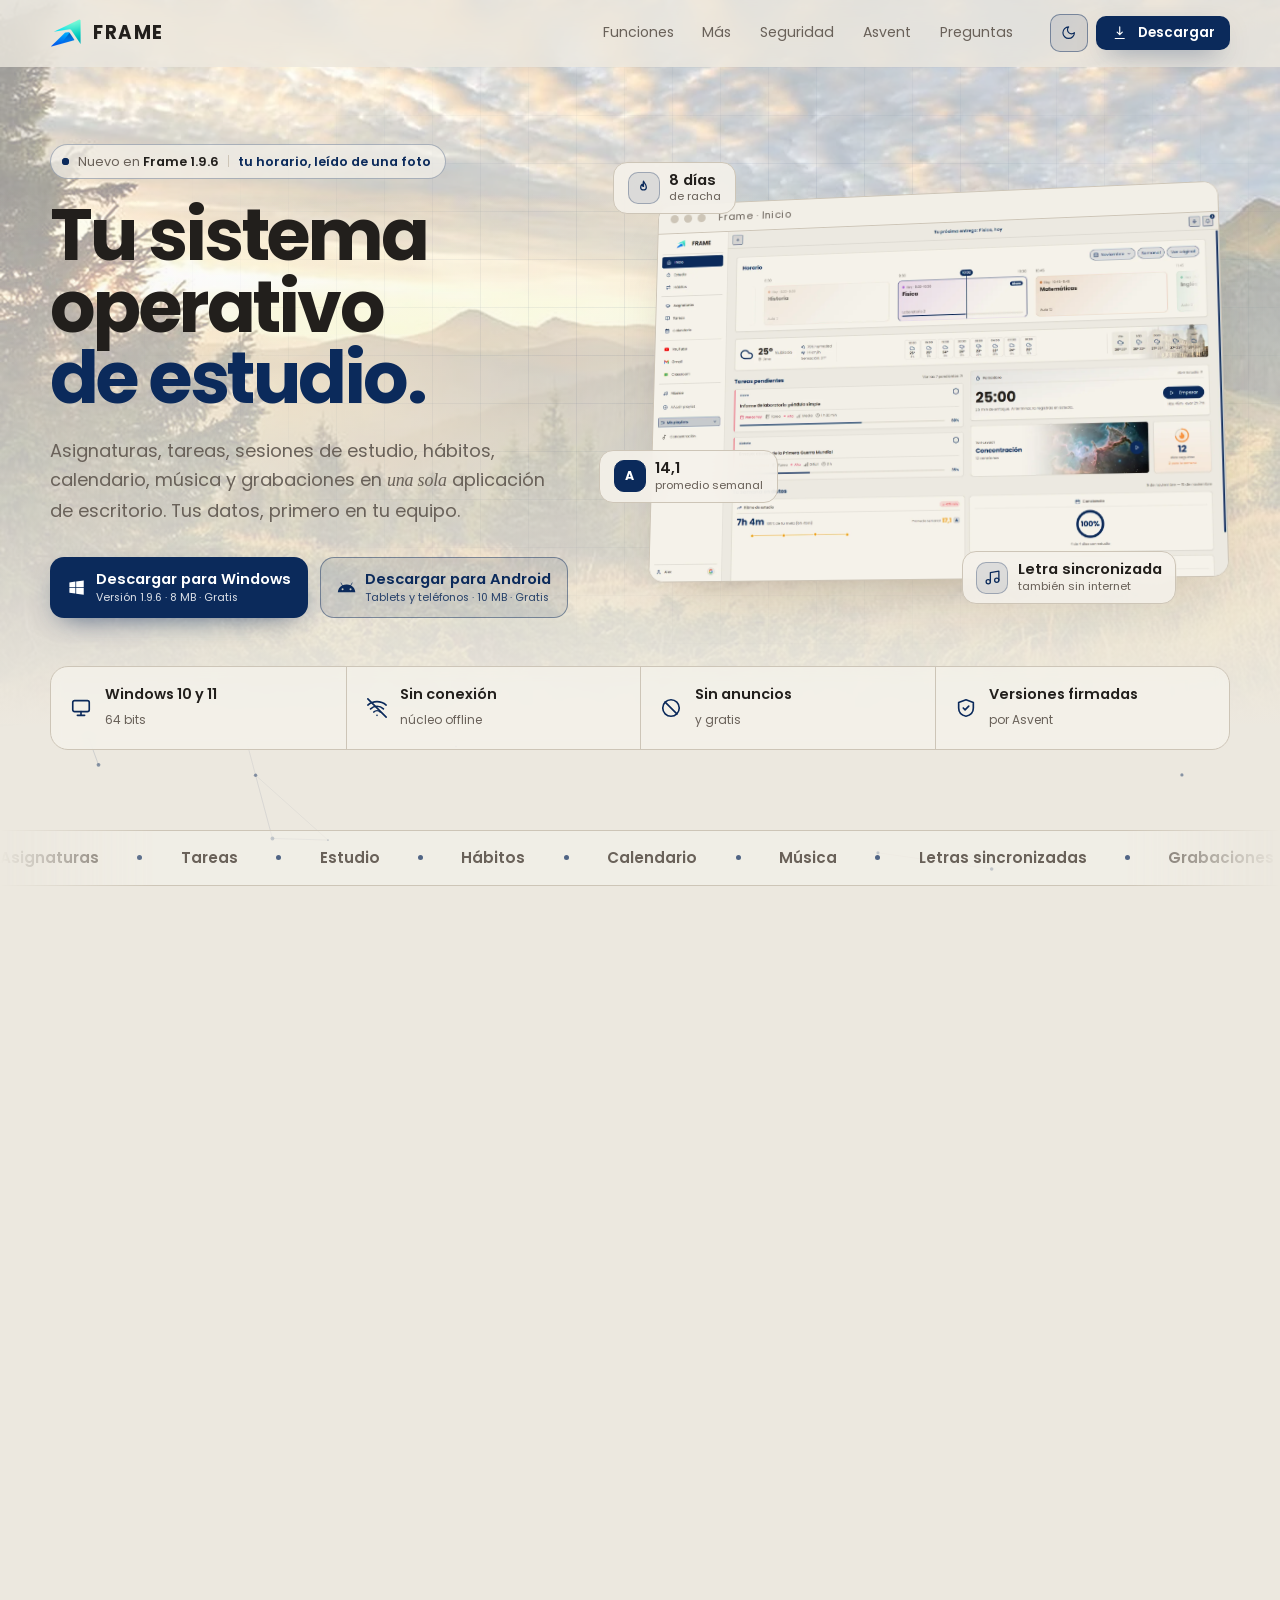
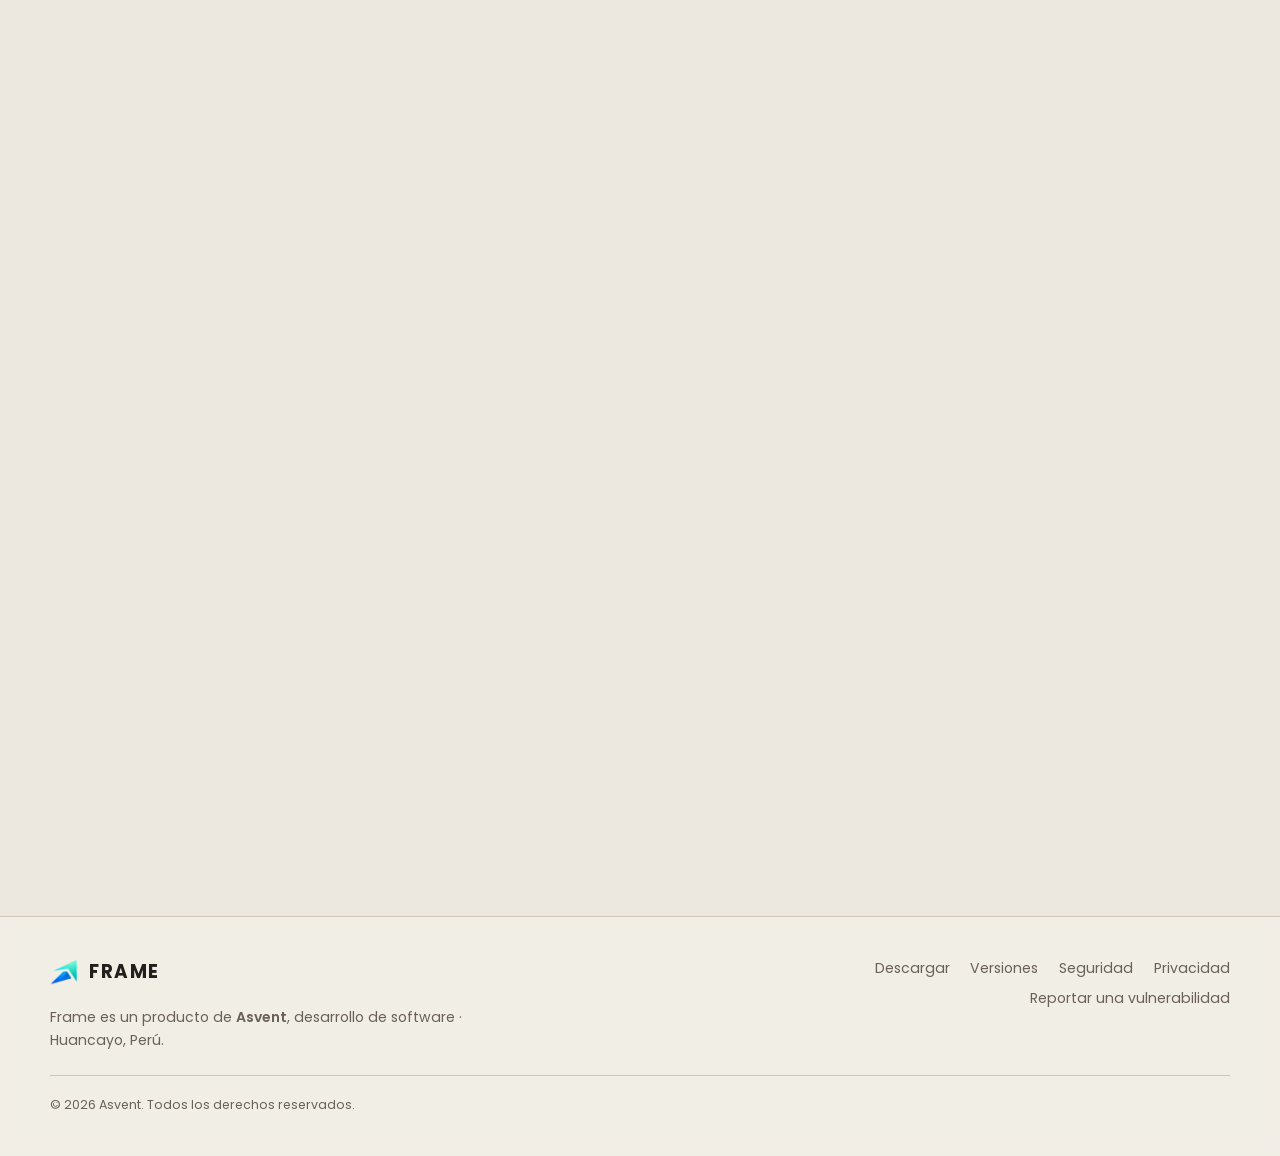
==== index.html @ 56afd854 "Frame móvil 1.3.7 en la web Co-Authored-By: Claude Fable 5.2 <noreply@anthropic.com>" ====
<!doctype html>
<html lang="es">
<head>
  <meta charset="utf-8" />
  <meta name="viewport" content="width=device-width, initial-scale=1" />
  <!-- Seguridad: solo se carga lo que sirve este mismo sitio. Sin scripts ni
       estilos incrustados, sin terceros, sin formularios, sin marcos. -->
  <meta http-equiv="Content-Security-Policy" content="default-src 'none'; script-src 'self'; style-src 'self'; img-src 'self' data:; font-src 'self'; connect-src 'self'; manifest-src 'self'; base-uri 'none'; form-action 'none'; object-src 'none'; frame-src 'none'; worker-src 'none'; upgrade-insecure-requests" />
  <meta name="referrer" content="strict-origin-when-cross-origin" />
  <title>Frame · Tu sistema operativo de estudio</title>
  <meta name="description" content="Frame reúne asignaturas, tareas, sesiones de estudio, hábitos, calendario, tu música con su letra sincronizada y grabaciones en una sola app de escritorio para Windows. Gratis, sin anuncios y funciona sin conexión. Un producto de Asvent." />
  <meta name="theme-color" content="#ece7dd" />
  <meta name="color-scheme" content="light dark" />
  <meta property="og:type" content="website" />
  <meta property="og:site_name" content="Frame · Asvent" />
  <meta property="og:title" content="Frame · Tu sistema operativo de estudio" />
  <meta property="og:description" content="Asignaturas, tareas, estudio, hábitos, música y grabaciones en una sola app. Gratis para Windows." />
  <meta property="og:image" content="assets/img/og.jpg" />
  <meta name="twitter:card" content="summary_large_image" />
  <link rel="icon" href="favicon.svg" type="image/svg+xml" />
  <link rel="icon" href="favicon.ico" sizes="any" />
  <link rel="preload" href="assets/fonts/poppins-700.woff2" as="font" type="font/woff2" crossorigin />
  <link rel="preload" href="assets/fonts/poppins-400.woff2" as="font" type="font/woff2" crossorigin />
  <link rel="stylesheet" href="assets/site.css" />
  <script src="assets/theme.js"></script>
  <script src="assets/site.js" defer></script>
</head>
<body>
  <a class="skip" href="#contenido">Saltar al contenido</a>

  <!-- Fondo vivo de toda la página y cursor de puntos (decorativos). -->
  <canvas class="sky" id="sky" aria-hidden="true"></canvas>
  <!-- Paisaje de cabecera: ocupa todo el ancho, alineado arriba, aclarado con
       un velo y disuelto hacia abajo para que siga la constelación. -->
  <div class="top-photo" aria-hidden="true">
    <img src="assets/img/paisaje.webp" width="1470" height="832" alt="" />
    <span class="veil"></span>
    <span class="fade"></span>
  </div>
  <canvas class="cursor-ring" id="cursor-ring" aria-hidden="true"></canvas>

  <!-- ============================================================ Barra -->
  <header class="nav" id="nav">
    <div class="container nav-inner">
      <a class="brand" href="#top" aria-label="Frame, inicio">
        <img class="logo-light" src="assets/img/logo.svg" alt="" width="32" height="32" /><img class="logo-dark" src="assets/img/logo-dark.svg" alt="" width="32" height="32" />
        <span>FRAME</span>
      </a>
      <nav class="nav-links" id="nav-links" aria-label="Secciones">
        <a href="#funciones">Funciones</a>
        <a href="#mas">Más</a>
        <a href="#seguridad">Seguridad</a>
        <a href="#vt-asvent">Asvent</a>
        <a href="#preguntas">Preguntas</a>
      </nav>
      <div class="nav-actions">
        <button class="icon-btn" id="theme-toggle" type="button" aria-label="Cambiar entre modo claro y oscuro" title="Modo claro / oscuro">
          <svg class="i-sun" viewBox="0 0 24 24" aria-hidden="true"><circle cx="12" cy="12" r="4"/><path d="M12 2v2M12 20v2M4.93 4.93l1.41 1.41M17.66 17.66l1.41 1.41M2 12h2M20 12h2M6.34 17.66l-1.41 1.41M19.07 4.93l-1.41 1.41"/></svg>
          <svg class="i-moon" viewBox="0 0 24 24" aria-hidden="true"><path d="M12 3a6 6 0 0 0 9 9 9 9 0 1 1-9-9Z"/></svg>
        </button>
        <a class="btn btn-primary btn-sm" href="https://github.com/GasparRojasDiego/frame-app/releases/latest/download/Frame-Setup.exe" data-download>
          <svg viewBox="0 0 24 24" aria-hidden="true"><path d="M12 3v12m0 0-4-4m4 4 4-4M5 21h14"/></svg>
          Descargar
        </a>
        <button class="icon-btn menu-btn" id="menu-toggle" type="button" aria-label="Abrir menú" aria-expanded="false" aria-controls="nav-links">
          <svg viewBox="0 0 24 24" aria-hidden="true"><path d="M4 7h16M4 12h16M4 17h16"/></svg>
        </button>
      </div>
    </div>
  </header>

  <main id="contenido">
    <!-- ============================================================ Portada -->
    <section class="hero" id="top">
      <div class="grid-texture" aria-hidden="true"></div>
      <div class="container">
        <div class="hero-inner">
          <div class="hero-copy" data-reveal>
            <a class="pill" href="#inicio">
              <span class="dot-live" aria-hidden="true"></span>
              <span>Nuevo en <b data-version>Frame 1.6</b></span>
              <span class="pill-sep" aria-hidden="true"></span>
              <span class="pill-strong">tu horario, leído de una foto</span>
            </a>
            <h1 class="display">
              Tu sistema operativo
              <span class="accent">de estudio.</span>
            </h1>
            <p class="lead">
              Asignaturas, tareas, sesiones de estudio, hábitos, calendario, música y grabaciones en
              <em class="serif">una sola</em> aplicación de escritorio. Tus datos, primero en tu equipo.
            </p>
            <div class="cta-row">
              <a class="btn btn-primary btn-lg" href="https://github.com/GasparRojasDiego/frame-app/releases/latest/download/Frame-Setup.exe" data-download>
                <svg class="win" viewBox="0 0 24 24" aria-hidden="true"><path d="M3 5.5 10.5 4.4v7.1H3V5.5Zm0 13 7.5 1.1v-7.1H3v6Zm8.5 1.2L21 21v-8.5h-9.5v7.2Zm0-15.4v7.2H21V3l-9.5 1.3Z"/></svg>
                <span class="btn-label">Descargar para Windows<small><span data-version-short>Versión estable</span> · <span data-size>6 MB</span> · Gratis</small></span>
              </a>
              <a class="btn btn-soft btn-lg" href="https://github.com/GasparRojasDiego/frame-app/releases/download/android-v1.3.7/Frame-Android.apk">
                <svg class="win" viewBox="0 0 24 24" aria-hidden="true"><path d="M17.6 9.48l1.84-3.18a.38.38 0 0 0-.66-.38l-1.87 3.23A11.43 11.43 0 0 0 12 8.2c-1.76 0-3.4.39-4.91.95L5.22 5.92a.38.38 0 0 0-.66.38L6.4 9.48A10.78 10.78 0 0 0 1 18h22a10.78 10.78 0 0 0-5.4-8.52zM7 15.25a1.25 1.25 0 1 1 0-2.5 1.25 1.25 0 0 1 0 2.5zm10 0a1.25 1.25 0 1 1 0-2.5 1.25 1.25 0 0 1 0 2.5z"/></svg>
                <span class="btn-label">Descargar para Android<small>Tablets y teléfonos · 10 MB · Gratis</small></span>
              </a>
            </div>
          </div>

          <div class="hero-visual" data-reveal>
            <div class="window tilt" id="hero-window">
              <div class="window-bar" aria-hidden="true"><i></i><i></i><i></i><span>Frame · Inicio</span></div>
              <img class="shot shot-dark" src="assets/img/app-inicio-dark.webp" width="1920" height="1200" alt="Pantalla de Inicio de Frame: la clase de ahora en el horario, el clima, las tareas pendientes y la semana en datos" fetchpriority="high" />
              <img class="shot shot-light" src="assets/img/app-inicio-light.webp" width="1920" height="1200" alt="Pantalla de Inicio de Frame en modo claro" />
            </div>
            <div class="float-chip chip-a" aria-hidden="true">
              <span class="chip-icon"><svg viewBox="0 0 24 24"><path d="M12 3c1 3 4 4.5 4 8.5a4 4 0 1 1-8 0c0-2 1-3 2-4 0 2 1 3 2 3 0-3-1-5 0-7.5Z"/></svg></span>
              <span><b>8 días</b><small>de racha</small></span>
            </div>
            <div class="float-chip chip-b" aria-hidden="true">
              <span class="chip-icon grade">A</span>
              <span><b>14,1</b><small>promedio semanal</small></span>
            </div>
            <div class="float-chip chip-c" aria-hidden="true">
              <span class="chip-icon"><svg viewBox="0 0 24 24"><path d="M9 18V5l12-2v13"/><circle cx="6" cy="18" r="3"/><circle cx="18" cy="16" r="3"/></svg></span>
              <span><b>Letra sincronizada</b><small>también sin internet</small></span>
            </div>
          </div>
        </div>

        <ul class="trust" data-reveal aria-label="Lo esencial">
          <li><svg viewBox="0 0 24 24" aria-hidden="true"><rect x="3" y="4" width="18" height="12" rx="2"/><path d="M8 20h8M12 16v4"/></svg><span><b>Windows 10 y 11</b><small>64 bits</small></span></li>
          <li><svg viewBox="0 0 24 24" aria-hidden="true"><path d="M2 8.8a15 15 0 0 1 20 0M5 12.9a10 10 0 0 1 14 0M8.5 16.4a5 5 0 0 1 7 0M12 20h.01"/><path d="M2 2l20 20"/></svg><span><b>Sin conexión</b><small>núcleo offline</small></span></li>
          <li><svg viewBox="0 0 24 24" aria-hidden="true"><circle cx="12" cy="12" r="9"/><path d="M5.6 5.6l12.8 12.8"/></svg><span><b>Sin anuncios</b><small>y gratis</small></span></li>
          <li><svg viewBox="0 0 24 24" aria-hidden="true"><path d="M12 3 4 6v6c0 5 3.5 8 8 9 4.5-1 8-4 8-9V6z"/><path d="m9 12 2 2 4-4"/></svg><span><b>Versiones firmadas</b><small>por Asvent</small></span></li>
        </ul>
      </div>
    </section>

    <!-- ============================================================ Cinta -->
    <div class="marquee" aria-label="Módulos de Frame">
      <div class="marquee-track">
        <span>Asignaturas</span><span>Tareas</span><span>Estudio</span><span>Hábitos</span><span>Calendario</span><span>Música</span><span>Letras sincronizadas</span><span>Grabaciones</span><span>Informes</span><span>Gmail</span><span>YouTube</span><span>Classroom</span>
        <span aria-hidden="true">Asignaturas</span><span aria-hidden="true">Tareas</span><span aria-hidden="true">Estudio</span><span aria-hidden="true">Hábitos</span><span aria-hidden="true">Calendario</span><span aria-hidden="true">Música</span><span aria-hidden="true">Letras sincronizadas</span><span aria-hidden="true">Grabaciones</span><span aria-hidden="true">Informes</span><span aria-hidden="true">Gmail</span><span aria-hidden="true">YouTube</span><span aria-hidden="true">Classroom</span>
      </div>
    </div>

    <!-- ============================================================ 01 · Un solo lugar -->
    <section class="section" id="uno">
      <div class="container">
        <header class="section-head" data-reveal>
          <span class="echo" aria-hidden="true">FRAME FRAME FRAME FRAME FRAME FRAME</span>
          <span class="index" aria-hidden="true">01</span>
          <div>
            <p class="kicker">Todo en un solo lugar</p>
            <h2 class="h2">De cuatro aplicaciones <span class="accent">a una sola.</span></h2>
          </div>
        </header>

        <div class="grid-12">
          <article class="panel col-5 problem" data-reveal>
            <p class="kicker muted">El problema</p>
            <h3 class="h3">La <span class="serif accent">fragmentación.</span></h3>
            <p>Un gestor de tareas, un cuaderno, un temporizador y un reproductor aparte: cada uno resuelve una parte y deja el resto sobre tus hombros.</p>
            <p class="strong">Frame los integra en una sola interfaz, pensada para estudiar.</p>
          </article>

          <article class="panel col-7 converge-panel" data-reveal>
            <div class="converge">
              <svg class="converge-lines" viewBox="0 0 600 340" preserveAspectRatio="none" aria-hidden="true">
                <path d="M110 48 C 220 48, 240 170, 300 170" />
                <path d="M490 48 C 380 48, 360 170, 300 170" />
                <path d="M110 292 C 220 292, 240 170, 300 170" />
                <path d="M490 292 C 380 292, 360 170, 300 170" />
              </svg>
              <div class="frag frag-1"><span class="frag-icon"><svg viewBox="0 0 24 24"><path d="m3 7 2 2 4-4M3 17l2 2 4-4M13 6h8M13 12h8M13 18h8"/></svg></span><b>Tareas</b><small>un gestor aparte</small></div>
              <div class="frag frag-2"><span class="frag-icon"><svg viewBox="0 0 24 24"><path d="M4 4h12l4 4v12H4z"/><path d="M8 12h8M8 16h5"/></svg></span><b>Notas</b><small>un cuaderno aparte</small></div>
              <div class="frag frag-3"><span class="frag-icon"><svg viewBox="0 0 24 24"><circle cx="12" cy="13" r="8"/><path d="M12 9v4l2 2M10 2h4"/></svg></span><b>Estudio</b><small>un temporizador aparte</small></div>
              <div class="frag frag-4"><span class="frag-icon"><svg viewBox="0 0 24 24"><path d="M9 18V5l12-2v13"/><circle cx="6" cy="18" r="3"/><circle cx="18" cy="16" r="3"/></svg></span><b>Música</b><small>un reproductor aparte</small></div>
              <div class="converge-core">
                <img class="logo-light" src="assets/img/logo.svg" alt="" width="52" height="52" loading="lazy" /><img class="logo-dark" src="assets/img/logo-dark.svg" alt="" width="52" height="52" loading="lazy" />
                <b>FRAME</b>
              </div>
            </div>
          </article>
        </div>
      </div>
    </section>

    <!-- ============================================================ 02 · Funciones -->
    <section class="section" id="funciones">
      <div class="container">
        <header class="section-head" data-reveal>
          <span class="echo" aria-hidden="true">FUNCIONES FUNCIONES FUNCIONES FUNCIONES</span>
          <span class="index" aria-hidden="true">02</span>
          <div>
            <p class="kicker">Funciones</p>
            <h2 class="h2">Lo que haces cada día, <span class="accent">ordenado.</span></h2>
          </div>
        </header>

        <div class="grid-12">
          <article class="panel col-12 feature-wide" id="inicio" data-reveal>
            <div class="feature-text">
              <p class="kicker">Inicio</p>
              <h3 class="h3">Tu día, <span class="accent">de un vistazo.</span></h3>
              <p>Sube la foto de tu horario y Frame <b>lee tus clases</b>: la de ahora siempre al centro, con la anterior y la siguiente a los lados, cada una con la imagen y el nombre de su asignatura, aunque en el horario esté escrita distinto. Debajo, el clima por horas, tus próximas entregas, el pomodoro, tu playlist, tu racha y tu semana en datos.</p>
              <ul class="tags"><li>Horario leído de una foto</li><li>Vista semanal</li><li>Racha de días</li><li>Semana en datos</li></ul>
            </div>
            <figure class="window">
              <div class="window-bar" aria-hidden="true"><i></i><i></i><i></i><span>Inicio</span></div>
              <img class="shot shot-dark" src="assets/img/app-inicio-dark.webp" width="1920" height="1200" loading="lazy" alt="Inicio de Frame: el horario del día, el clima y las tareas pendientes" />
              <img class="shot shot-light" src="assets/img/app-inicio-light.webp" width="1920" height="1200" loading="lazy" alt="Inicio de Frame en modo claro" />
            </figure>
          </article>

          <article class="panel col-6 feature-tall" id="enfoque" data-reveal>
            <div class="feature-text">
              <p class="kicker">Estudio</p>
              <h3 class="h3">Sesiones que <span class="accent">construyen disciplina.</span></h3>
              <p>Temporizador o cronómetro, con una <b>ventana flotante</b> siempre visible. Al cerrar cada sesión valoras tu enfoque del 1 al 20 y Frame calcula tu calificación del día.</p>
            </div>
            <figure class="window">
              <div class="window-bar" aria-hidden="true"><i></i><i></i><i></i><span>Estudio</span></div>
              <img class="shot shot-dark" src="assets/img/app-enfoque-dark.webp" width="1920" height="1200" loading="lazy" alt="Interfaz Estudio de Frame con el temporizador y el calendario de calificaciones" />
              <img class="shot shot-light" src="assets/img/app-enfoque-light.webp" width="1920" height="1200" loading="lazy" alt="Interfaz Estudio de Frame en modo claro" />
            </figure>
          </article>

          <article class="panel col-6 feature-tall" id="tareas" data-reveal>
            <div class="feature-text">
              <p class="kicker">Tareas</p>
              <h3 class="h3">Tareas con <span class="accent">avance real.</span></h3>
              <p>Importancia, dificultad, tipo, tiempo estimado y fecha de entrega. El avance no se inventa: sube cuando trabajas en la tarea durante una sesión.</p>
            </div>
            <figure class="window">
              <div class="window-bar" aria-hidden="true"><i></i><i></i><i></i><span>Galería de tareas</span></div>
              <img class="shot shot-dark" src="assets/img/app-tareas-dark.webp" width="1920" height="1200" loading="lazy" alt="Galería de tareas de Frame con importancia, dificultad y avance" />
              <img class="shot shot-light" src="assets/img/app-tareas-light.webp" width="1920" height="1200" loading="lazy" alt="Galería de tareas de Frame en modo claro" />
            </figure>
          </article>

          <article class="panel col-12 feature-wide reverse" id="habitos" data-reveal>
            <div class="feature-text">
              <p class="kicker">Hábitos</p>
              <h3 class="h3">Hábitos que <span class="accent">se ven crecer.</span></h3>
              <p>En mañana, tarde y noche, diarios o solo los días que tocan. Cada fase tiene sus anillos: un segmento por día, que se colorea al cumplirlo.</p>
              <ul class="tags"><li>Fases del día</li><li>Días concretos</li><li>Mapa de constancia</li></ul>
            </div>
            <figure class="window">
              <div class="window-bar" aria-hidden="true"><i></i><i></i><i></i><span>Registro de hábitos</span></div>
              <img class="shot shot-dark" src="assets/img/app-anillos-dark.webp" width="1600" height="389" loading="lazy" alt="Anillos de hábitos de Frame por fase del día" />
              <img class="shot shot-light" src="assets/img/app-anillos-light.webp" width="1600" height="389" loading="lazy" alt="Anillos de hábitos de Frame en modo claro" />
            </figure>
          </article>
        </div>
      </div>
    </section>

    <!-- ============================================================ 03 · Más -->
    <section class="section" id="mas">
      <div class="container">
        <header class="section-head" data-reveal>
          <span class="echo" aria-hidden="true">MÁS MÁS MÁS MÁS MÁS MÁS MÁS MÁS MÁS</span>
          <span class="index" aria-hidden="true">03</span>
          <div>
            <p class="kicker">Y todavía hay más</p>
            <h2 class="h2">Pensado para <span class="accent">todo el día.</span></h2>
          </div>
        </header>

        <div class="bento">
          <article class="panel tile tile-music" id="musica" data-reveal>
            <div>
              <span class="badge">Nuevo</span>
              <h3>Tu música, con su letra</h3>
              <p>Importa tus canciones o carpetas enteras, con sus subcarpetas: MP3, M4A, FLAC, OGG, WAV y más, con su portada y su letra (la de sus etiquetas, o un .lrc o .txt con su nombre aunque esté en otra carpeta, como «Letras» o «Portadas»). La letra avanza con la canción, también sin conexión, y cada playlist suma su duración. Con «Traducción», cada línea aparece además en tu idioma.</p>
            </div>
            <div class="lyrics" aria-hidden="true">
              <p>La letra avanza contigo</p>
              <p>verso a verso, a tiempo</p>
              <p>medio segundo antes o después</p>
              <p>si hace falta ajustarla</p>
              <p>y queda en tu equipo</p>
              <p>aunque no haya internet</p>
            </div>
          </article>

          <article class="panel tile" data-reveal>
            <span class="tile-icon"><svg viewBox="0 0 24 24"><rect x="9" y="3" width="6" height="11" rx="3"/><path d="M5 11a7 7 0 0 0 14 0M12 18v3"/></svg></span>
            <h3>Grabaciones de voz</h3>
            <p><kbd>Ctrl</kbd> + <kbd>Shift</kbd> + <kbd>F</kbd> y empieza a grabar al instante, desde cualquier pantalla, con el límite que tú elijas.</p>
            <div class="wave" aria-hidden="true"><i></i><i></i><i></i><i></i><i></i><i></i><i></i><i></i><i></i><i></i><i></i><i></i><i></i><i></i></div>
          </article>

          <article class="panel tile" data-reveal>
            <span class="tile-icon"><svg viewBox="0 0 24 24"><path d="M14 3H6v18h12V7z"/><path d="M14 3v4h4M9 13h6M9 17h4"/></svg></span>
            <h3>Informes listos para entregar</h3>
            <p>Rendimiento y pendientes, semanales, mensuales o anuales, en PDF o Word, con vista previa real antes de guardarlos.</p>
            <div class="doc" aria-hidden="true"><span></span><span></span><span></span><span></span><b>PDF</b></div>
          </article>

          <article class="panel tile" data-reveal>
            <span class="tile-icon"><svg viewBox="0 0 24 24"><circle cx="12" cy="12" r="9"/><path d="M3 12h18M12 3a14 14 0 0 1 0 18M12 3a14 14 0 0 0 0 18"/></svg></span>
            <h3>Tu entorno digital</h3>
            <p>YouTube, Gmail y Classroom dentro de Frame, con tu sesión de siempre.</p>
          </article>

          <article class="panel tile" id="idioma" data-reveal>
            <span class="tile-icon"><svg viewBox="0 0 24 24"><path d="M4 5h8M8 3v2M5.5 5c.8 3.4 3 6 6 7.5M10.5 5c-.9 3.8-3.3 6.8-6.5 8.5"/><path d="m12 21 4.5-10L21 21M13.5 17.5h6"/></svg></span>
            <h3>En español y en inglés</h3>
            <p>Ajustes → «Idioma» cambia toda la app entre español e inglés al instante, sin reiniciar: menús, avisos, informes y documentos.</p>
          </article>

          <article class="panel tile" id="calendario" data-reveal>
            <span class="tile-icon"><svg viewBox="0 0 24 24"><rect x="3" y="5" width="18" height="16" rx="2"/><path d="M3 10h18M8 3v4M16 3v4"/></svg></span>
            <h3>Calendario</h3>
            <p>Local y sin conexión: eventos de varios días, recordatorios con días, hora y repetición, y colores en las casillas. Tus fechas de entrega aparecen solas.</p>
            <div class="cal" aria-hidden="true"><i></i><i></i><i class="on"></i><i></i><i></i><i></i><i></i><i></i><i></i><i></i><i class="on"></i><i></i><i></i><i></i></div>
          </article>

          <article class="panel tile" data-reveal>
            <span class="tile-icon"><svg viewBox="0 0 24 24"><path d="M17.5 19a4.5 4.5 0 1 0-1.4-8.8A6 6 0 1 0 6 16.3"/><path d="M12 12v9m0 0-3-3m3 3 3-3"/></svg></span>
            <h3>Respaldo en tu cuenta</h3>
            <p>Entra con tu correo o con Google: tu estado académico se respalda y cada cambio llega a tus otros dispositivos en menos de un segundo. En Ajustes ves en qué equipos está abierta tu cuenta —laptop, celular o tablet— y si todos tienen lo mismo.</p>
          </article>

          <article class="panel tile tile-native" data-reveal>
            <img class="tile-bg" src="assets/img/audi-noche.webp" alt="" loading="lazy" />
            <div class="tile-native-text">
              <p class="kicker light">Ingeniería</p>
              <h3>Nativa, liviana y precisa</h3>
              <p>Construida con Tauri y Rust: usa el motor web del propio Windows en lugar de cargar un navegador entero, y funciona completa sin conexión.</p>
              <ul class="stack"><li>Tauri 2</li><li>Rust</li><li>React 19</li><li>TypeScript</li><li>Vite</li><li>Supabase</li></ul>
            </div>
          </article>
        </div>

        <div class="panel stats" data-reveal aria-label="Frame en cifras">
          <div class="stat"><b data-count="14">14</b><span>interfaces</span></div>
          <div class="stat"><b data-count="4">4</b><span>periodos de informe</span></div>
          <div class="stat"><b data-count="2">2</b><span>formatos de informe</span></div>
          <div class="stat"><b data-count="4">4</b><span>servicios de Google</span></div>
          <div class="stat"><b data-count="2">2</b><span>idiomas</span></div>
          <div class="stat"><b>0</b><span>anuncios</span></div>
        </div>
      </div>
    </section>

    <!-- ============================================================ 04 · Seguridad -->
    <section class="section" id="seguridad">
      <div class="container">
        <header class="section-head" data-reveal>
          <span class="echo" aria-hidden="true">SEGURIDAD SEGURIDAD SEGURIDAD SEGURIDAD</span>
          <span class="index" aria-hidden="true">04</span>
          <div>
            <p class="kicker">Seguridad y privacidad</p>
            <h2 class="h2">Tus datos, <span class="serif accent">tuyos.</span></h2>
          </div>
        </header>

        <div class="grid-12">
          <article class="panel col-4 sec" data-reveal>
            <span class="tile-icon"><svg viewBox="0 0 24 24"><path d="M12 3 4 6v6c0 5 3.5 8 8 9 4.5-1 8-4 8-9V6z"/><path d="m9 12 2 2 4-4"/></svg></span>
            <h3>Versiones firmadas</h3>
            <p>Cada versión se firma criptográficamente. Frame solo acepta actualizaciones con la firma de Asvent, te avisa y se actualiza con tu permiso.</p>
          </article>
          <article class="panel col-4 sec" data-reveal>
            <span class="tile-icon"><svg viewBox="0 0 24 24"><rect x="3" y="4" width="18" height="12" rx="2"/><path d="M8 20h8M12 16v4"/></svg></span>
            <h3>Primero, tu equipo</h3>
            <p>Tu música, tus grabaciones y las imágenes que subes nunca salen de tu equipo, y en uno compartido cada cuenta ve solo lo suyo. El resto se respalda en tu cuenta, cifrado en tránsito; lo que viaja al instante entre tus dispositivos va además cifrado con una clave que solo ellos conocen.</p>
          </article>
          <article class="panel col-4 sec" data-reveal>
            <span class="tile-icon"><svg viewBox="0 0 24 24"><circle cx="12" cy="12" r="9"/><path d="M5.6 5.6l12.8 12.8"/></svg></span>
            <h3>Sin anuncios</h3>
            <p>Sin publicidad y sin venta de datos. Las métricas de uso son agregadas y nunca incluyen el contenido de tus tareas, notas ni grabaciones.</p>
          </article>

          <article class="panel col-12 verify" data-reveal>
            <div>
              <p class="kicker">Verifica tu descarga</p>
              <h3 class="h3 small">Comprueba que el instalador es el original.</h3>
              <p>Abre PowerShell en tu carpeta de descargas y compara la huella con la publicada aquí. Si no coincide, no lo ejecutes.</p>
            </div>
            <div class="terminal">
              <div class="terminal-bar" aria-hidden="true"><i></i><i></i><i></i><span>PowerShell</span></div>
              <code class="cmd">Get-FileHash .\Frame-Setup.exe -Algorithm SHA256</code>
              <div class="hash-row">
                <span class="hash-label">SHA-256 · <span data-version-short>versión actual</span></span>
                <button class="copy-btn" type="button" data-copy-hash aria-label="Copiar la huella SHA-256">Copiar</button>
              </div>
              <code class="hash" data-sha>Se publica junto a cada versión.</code>
            </div>
          </article>
        </div>
      </div>
    </section>

    <!-- ============================================================ 05 · Asvent -->
    <section class="section" id="vt-asvent">
      <div class="container">
        <header class="section-head" data-reveal>
          <span class="echo" aria-hidden="true">VT ASVENT VT ASVENT VT ASVENT VT ASVENT</span>
          <span class="index" aria-hidden="true">05</span>
          <div>
            <p class="kicker">Detrás de Frame</p>
            <h2 class="h2">Un producto de <span class="accent">Asvent.</span></h2>
          </div>
        </header>

        <div class="grid-12 brand-grid">
          <figure class="photo col-7 photo-big" data-reveal>
            <img src="assets/img/huancayo.webp" alt="Vista panorámica de Huancayo con la cordillera de los Andes" loading="lazy" />
            <figcaption><span class="kicker light">Huancayo · Junín, Perú</span><b>Donde nació Asvent</b></figcaption>
          </figure>
          <article class="panel col-5 brand-text" data-reveal>
            <p>Asvent es la entidad de desarrollo de software detrás de Frame, emprendida en Huancayo, Perú, para construir software de alto valor real. Frame es su primer producto, no el último.</p>
            <dl class="facts">
              <div><dt>Origen</dt><dd>Huancayo, Perú</dd></div>
              <div><dt>Área</dt><dd>Desarrollo de software</dd></div>
              <div><dt>Primer producto</dt><dd data-version>Frame</dd></div>
              <div><dt>Estado</dt><dd>En formalización</dd></div>
            </dl>
          </article>
          <blockquote class="panel col-7 quote" data-reveal>
            <p>«Software de alto valor real, no solo funcional.»</p>
            <footer>El principio de Asvent</footer>
          </blockquote>
          <figure class="photo col-5 photo-map" data-reveal>
            <img src="assets/img/huancayo-mapa.webp" alt="Mapa de las calles de Huancayo" loading="lazy" />
          </figure>
        </div>
      </div>
    </section>

    <!-- ============================================================ 06 · Preguntas -->
    <section class="section" id="preguntas">
      <div class="container">
        <header class="section-head" data-reveal>
          <span class="echo" aria-hidden="true">PREGUNTAS PREGUNTAS PREGUNTAS PREGUNTAS</span>
          <span class="index" aria-hidden="true">06</span>
          <div>
            <p class="kicker">Preguntas frecuentes</p>
            <h2 class="h2">Lo que <span class="serif accent">suelen preguntar.</span></h2>
          </div>
        </header>
        <div class="faq" data-reveal>
          <details>
            <summary>¿Frame es gratis?</summary>
            <p>Sí. Frame se descarga y se usa gratis, sin anuncios y sin funciones de pago.</p>
          </details>
          <details>
            <summary>¿Funciona sin internet?</summary>
            <p>Sí. Asignaturas, tareas, sesiones de estudio, hábitos, calendario, tu música y grabaciones funcionan sin conexión. Internet solo hace falta para entrar a tu cuenta, respaldar y usar los servicios de Google.</p>
          </details>
          <details>
            <summary>¿Está en inglés?</summary>
            <p>Sí. Desde la versión 1.6.7, en Ajustes → «Idioma» eliges español o inglés y toda la app cambia al instante. En una instalación nueva, Frame empieza en el idioma de tu sistema.</p>
          </details>
          <details>
            <summary>Windows muestra un aviso de SmartScreen. ¿Es seguro?</summary>
            <p>Ese aviso aparece con cualquier aplicación nueva que aún no tiene un certificado comercial. Elige «Más información» y luego «Ejecutar de todas formas». Si quieres total certeza, comprueba antes la huella SHA-256 del instalador.</p>
          </details>
          <details>
            <summary>¿Cómo se actualiza?</summary>
            <p>Frame te avisa cuando hay una versión nueva y se actualiza con un clic, sin volver a descargar nada. Cada actualización va firmada: si la firma no es la de Asvent, no se instala.</p>
          </details>
          <details>
            <summary>¿Dónde quedan mis datos?</summary>
            <p>Primero en tu equipo. Si entras con una cuenta, tu estado académico, tu idioma y tus preferencias se respaldan en la nube y cada cambio llega a tus otros dispositivos en menos de un segundo. Tu foto de perfil y las fotos de tus horarios van a una carpeta privada de tu cuenta, y las imágenes de la galería de Frame viajan como una referencia. La música, las grabaciones y las imágenes que subes tú solo viven en el dispositivo donde las añadiste; de tus canciones solo viaja cuáles marcaste con el corazón.</p>
          </details>
          <details>
            <summary>¿Cómo sé si todo está sincronizado?</summary>
            <p>La campana te lo dice. Si algo no está igual en tus dispositivos —un cambio que aún no subió, una canción que no importaste en la tablet, una imagen propia—, verás cuántas cosas son y, al pulsar, cuáles, dónde están y por qué.</p>
          </details>
          <details>
            <summary>¿Qué necesito para instalarlo?</summary>
            <p>Windows 10 (versión 1809 o superior) o Windows 11 de 64 bits, 4 GB de memoria y unos 300 MB libres. Frame usa el motor WebView2 de Microsoft; si falta, el instalador se encarga.</p>
          </details>
        </div>
      </div>
    </section>

    <!-- ============================================================ Descarga final -->
    <section class="section section-last" id="descargar">
      <div class="container">
        <div class="final" data-reveal>
          <img class="final-bg" src="assets/img/everest.webp" alt="" loading="lazy" />
          <span class="veil" aria-hidden="true"></span>
          <span class="fade" aria-hidden="true"></span>
          <div class="final-inner">
            <img class="final-logo" src="assets/img/logo.svg" alt="" width="64" height="64" loading="lazy" />
            <h2 class="display small">Empieza hoy. <span class="accent">Gratis.</span></h2>
            <p class="lead">Instálalo en un minuto y ordena tu semana desde la primera sesión.</p>
            <a class="btn btn-primary btn-lg" href="https://github.com/GasparRojasDiego/frame-app/releases/latest/download/Frame-Setup.exe" data-download>
              <svg class="win" viewBox="0 0 24 24" aria-hidden="true"><path d="M3 5.5 10.5 4.4v7.1H3V5.5Zm0 13 7.5 1.1v-7.1H3v6Zm8.5 1.2L21 21v-8.5h-9.5v7.2Zm0-15.4v7.2H21V3l-9.5 1.3Z"/></svg>
              <span class="btn-label">Descargar Frame<small><span data-version-short>Versión estable</span> · Windows 10 y 11</small></span>
            </a>
            <p class="fine">Publicado el <span data-date>—</span> · <a href="https://github.com/GasparRojasDiego/frame-app/releases" rel="noopener noreferrer" target="_blank">Historial de versiones</a></p>
          </div>
        </div>
      </div>
    </section>
  </main>

  <!-- ============================================================ Pie -->
  <footer class="footer">
    <div class="container footer-inner">
      <div class="footer-brand">
        <a class="brand" href="#top"><img src="assets/img/logo.svg" alt="" width="28" height="28" loading="lazy" /><span>FRAME</span></a>
        <p>Frame es un producto de <b>Asvent</b>, desarrollo de software · Huancayo, Perú.</p>
      </div>
      <nav class="footer-links" aria-label="Enlaces">
        <a href="https://github.com/GasparRojasDiego/frame-app/releases/latest/download/Frame-Setup.exe" data-download>Descargar</a>
        <a href="https://github.com/GasparRojasDiego/frame-app/releases" rel="noopener noreferrer" target="_blank">Versiones</a>
        <a href="#seguridad">Seguridad</a>
        <a href="privacidad/">Privacidad</a>
        <a href=".well-known/security.txt">Reportar una vulnerabilidad</a>
      </nav>
      <p class="copy">© <span data-year>2026</span> Asvent. Todos los derechos reservados.</p>
    </div>
  </footer>
</body>
</html>
---- assets/site.css ----
/* ==========================================================================
   Frame · página de descarga
   Paleta de la app: beige cálido o grafito, y un único acento azul.
   Todo local: tipografías, imágenes y código salen de este mismo sitio.
   ========================================================================== */

/* ---------- Tipografía ---------- */
@font-face { font-family: 'Poppins'; font-style: normal; font-weight: 400; font-display: swap; src: url(fonts/poppins-400.woff2) format('woff2'); unicode-range: U+0000-00FF, U+0131, U+0152-0153, U+02BB-02BC, U+02C6, U+02DA, U+02DC, U+0304, U+0308, U+0329, U+2000-206F, U+20AC, U+2122, U+2191, U+2193, U+2212, U+2215, U+FEFF, U+FFFD; }
@font-face { font-family: 'Poppins'; font-style: normal; font-weight: 400; font-display: swap; src: url(fonts/poppins-400-ext.woff2) format('woff2'); unicode-range: U+0100-02BA, U+02BD-02C5, U+02C7-02CC, U+02CE-02D7, U+02DD-02FF, U+1E00-1E9F, U+1EF2-1EFF, U+2020, U+20A0-20AB, U+20AD-20C0, U+2113, U+2C60-2C7F, U+A720-A7FF; }
@font-face { font-family: 'Poppins'; font-style: normal; font-weight: 600; font-display: swap; src: url(fonts/poppins-600.woff2) format('woff2'); unicode-range: U+0000-00FF, U+0131, U+0152-0153, U+02BB-02BC, U+02C6, U+02DA, U+02DC, U+0304, U+0308, U+0329, U+2000-206F, U+20AC, U+2122, U+2191, U+2193, U+2212, U+2215, U+FEFF, U+FFFD; }
@font-face { font-family: 'Poppins'; font-style: normal; font-weight: 600; font-display: swap; src: url(fonts/poppins-600-ext.woff2) format('woff2'); unicode-range: U+0100-02BA, U+02BD-02C5, U+02C7-02CC, U+02CE-02D7, U+02DD-02FF, U+1E00-1E9F, U+1EF2-1EFF, U+2020, U+20A0-20AB, U+20AD-20C0, U+2113, U+2C60-2C7F, U+A720-A7FF; }
@font-face { font-family: 'Poppins'; font-style: normal; font-weight: 700; font-display: swap; src: url(fonts/poppins-700.woff2) format('woff2'); unicode-range: U+0000-00FF, U+0131, U+0152-0153, U+02BB-02BC, U+02C6, U+02DA, U+02DC, U+0304, U+0308, U+0329, U+2000-206F, U+20AC, U+2122, U+2191, U+2193, U+2212, U+2215, U+FEFF, U+FFFD; }
@font-face { font-family: 'Poppins'; font-style: normal; font-weight: 700; font-display: swap; src: url(fonts/poppins-700-ext.woff2) format('woff2'); unicode-range: U+0100-02BA, U+02BD-02C5, U+02C7-02CC, U+02CE-02D7, U+02DD-02FF, U+1E00-1E9F, U+1EF2-1EFF, U+2020, U+20A0-20AB, U+20AD-20C0, U+2113, U+2C60-2C7F, U+A720-A7FF; }

/* ---------- Colores de Frame ---------- */
:root {
  --bg: hsl(40 27% 90%);
  --card: hsl(42 33% 94%);
  --soft: hsl(40 22% 84%);
  --fg: hsl(30 10% 12%);
  --muted: hsl(30 8% 38%);
  --border: hsl(38 18% 76%);
  /* Marca (4-nov-2026): azul marino en claro, azul bebé en oscuro. */
  --primary: #0B2A5B;
  --primary-rgb: 11, 42, 91;
  --primary-2: #6A9E8B;
  --on-primary: #fff;
  --panel-alpha: 82%;
  --shadow: 0 24px 60px -32px rgba(60, 45, 20, 0.35);
  color-scheme: light;
}
:root[data-theme='dark'] {
  --bg: hsl(240 2% 11%);
  --card: hsl(240 2% 15%);
  --soft: hsl(240 3.7% 15.9%);
  --fg: hsl(0 0% 98%);
  --muted: hsl(240 5% 64.9%);
  --border: hsl(240 3.7% 20%);
  --primary: #A7C7F2;
  --primary-rgb: 167, 199, 242;
  --primary-2: #9CC2B4;
  --on-primary: #0B2A5B;
  --panel-alpha: 80%;
  --shadow: 0 30px 70px -30px rgba(0, 0, 0, 0.7);
  color-scheme: dark;
}
:root {
  --p06: rgba(var(--primary-rgb), 0.06);
  --p10: rgba(var(--primary-rgb), 0.1);
  --p16: rgba(var(--primary-rgb), 0.16);
  --p30: rgba(var(--primary-rgb), 0.3);
  --p45: rgba(var(--primary-rgb), 0.45);
}

/* Capturas: por defecto las del modo claro. */
.shot-dark { display: none; }
:root[data-theme='dark'] .shot-dark { display: block; }
:root[data-theme='dark'] .shot-light { display: none; }
/* El botón muestra el modo al que se va a cambiar. */
.i-sun { display: none; }
:root[data-theme='dark'] .i-sun { display: block; }
:root[data-theme='dark'] .i-moon { display: none; }

/* ---------- Base ---------- */
*, *::before, *::after { box-sizing: border-box; }
html { overflow-x: clip; scroll-behavior: smooth; scroll-padding-top: 84px; -webkit-text-size-adjust: 100%; }
body {
  margin: 0;
  min-height: 100vh;
  font-family: 'Poppins', 'Segoe UI', system-ui, sans-serif;
  font-size: 16px;
  line-height: 1.65;
  color: var(--fg);
  background: var(--bg);
  -webkit-font-smoothing: antialiased;
  transition: background-color 0.4s ease, color 0.4s ease;
}
/* Luz ambiente muy suave, del mismo azul, para que el fondo no sea plano. */
body::before {
  content: '';
  position: fixed;
  inset: 0;
  z-index: 0;
  pointer-events: none;
  background:
    radial-gradient(900px 520px at 78% -8%, var(--p10), transparent 70%),
    radial-gradient(700px 480px at -5% 45%, var(--p06), transparent 70%);
}
img { max-width: 100%; display: block; }
a { color: inherit; text-decoration: none; }
svg { width: 1.15em; height: 1.15em; fill: none; stroke: currentColor; stroke-width: 1.8; stroke-linecap: round; stroke-linejoin: round; flex: none; }
.win { fill: currentColor; stroke: none; }
b, strong { font-weight: 600; }
kbd { font-family: ui-monospace, 'Cascadia Code', Consolas, monospace; font-size: 0.78em; padding: 0.1em 0.45em; border-radius: 6px; border: 1px solid var(--border); border-bottom-width: 2px; background: var(--bg); }
::selection { background: var(--primary); color: var(--on-primary); }
:focus-visible { outline: 2px solid var(--primary); outline-offset: 3px; border-radius: 6px; }

.sky, .cursor-ring { position: fixed; inset: 0; width: 100%; height: 100%; pointer-events: none; }
.sky { z-index: 0; }
/* Paisaje de cabecera: ancho completo, alineado arriba y sin deformarse. Un
   velo lo aclara y un degradado lo funde con el fondo de la página. */
.top-photo { position: absolute; top: 0; left: 0; width: 100%; z-index: 0; overflow: hidden; pointer-events: none; }
.top-photo img { width: 100%; height: auto; }
.top-photo .veil, .top-photo .fade, .final .veil, .final .fade { position: absolute; inset: 0; }
.top-photo .veil { background: rgba(255, 255, 255, 0.6); }
.top-photo .fade { background: linear-gradient(to top, var(--bg) 0%, color-mix(in srgb, var(--bg) 55%, transparent) 30%, transparent 74%); }
:root[data-theme='dark'] .top-photo .veil { background: rgba(17, 17, 19, 0.62); }
.cursor-ring { z-index: 90; }
.nav, main, .footer { position: relative; z-index: 1; }

.container { width: min(1180px, 100% - 40px); margin-inline: auto; }
.skip { position: absolute; left: -999px; top: 8px; z-index: 100; background: var(--primary); color: var(--on-primary); padding: 8px 14px; border-radius: 10px; }
.skip:focus { left: 12px; }

/* ---------- Texto ---------- */
.serif { font-family: 'Iowan Old Style', 'Palatino Linotype', Palatino, Georgia, serif; font-style: italic; font-weight: 400; letter-spacing: -0.01em; }
.accent { color: var(--primary); }
.accent-light { color: #A7C7F2; }
/* Logo plano por tema (el SVG en <img> no ve data-theme). */
.logo-dark { display: none; }
:root[data-theme='dark'] .logo-light { display: none; }
:root[data-theme='dark'] .logo-dark { display: inline-block; }
.kicker { margin: 0 0 0.5rem; font-size: 0.7rem; font-weight: 600; letter-spacing: 0.3em; text-transform: uppercase; color: var(--primary); }
.kicker.muted { color: var(--muted); }
.kicker.light { color: rgba(255, 255, 255, 0.72); }
.display { font-size: clamp(2.6rem, 5.6vw, 4.9rem); line-height: 1; letter-spacing: -0.035em; font-weight: 700; margin: 1.3rem 0 1.3rem; }
.display .accent { display: block; }
.display.small { font-size: clamp(2.2rem, 4.6vw, 3.8rem); }
.h2 { font-size: clamp(1.9rem, 3.8vw, 3rem); line-height: 1.06; letter-spacing: -0.03em; margin: 0; font-weight: 700; }
.h3 { font-size: clamp(1.45rem, 2.4vw, 2rem); line-height: 1.12; letter-spacing: -0.025em; margin: 0 0 0.8rem; font-weight: 700; }
.h3.small { font-size: clamp(1.25rem, 2vw, 1.6rem); }
.lead { font-size: clamp(1.02rem, 1.4vw, 1.15rem); color: var(--muted); max-width: 34rem; margin: 0; }

/* ---------- Botones (como los de la app) ---------- */
.btn { display: inline-flex; align-items: center; gap: 0.65rem; padding: 0.75rem 1.2rem; border-radius: 12px; font-weight: 600; font-size: 0.93rem; line-height: 1.2; border: 1px solid transparent; transition: transform 0.25s ease, box-shadow 0.3s ease, background-color 0.3s ease; cursor: pointer; }
.btn:hover { transform: translateY(-2px); }
.btn-primary { color: var(--on-primary); background: var(--primary); box-shadow: 0 10px 28px -12px rgba(var(--primary-rgb), 0.75); }
.btn-primary:hover { box-shadow: 0 16px 36px -12px rgba(var(--primary-rgb), 0.85); }
.btn-soft { color: var(--primary); background: var(--p10); border-color: var(--p45); }
.btn-soft:hover { background: var(--p16); }
.btn-lg { padding: 0.9rem 1.4rem; font-size: 0.98rem; border-radius: 14px; }
.btn-lg svg { width: 1.3em; height: 1.3em; }
.btn-sm { padding: 0.5rem 0.9rem; font-size: 0.84rem; border-radius: 10px; }
.btn-label { display: flex; flex-direction: column; text-align: left; }
.btn-label small { font-weight: 400; font-size: 0.72rem; opacity: 0.85; margin-top: 2px; }
.icon-btn { display: inline-grid; place-items: center; width: 38px; height: 38px; border-radius: 10px; border: 1px solid var(--p45); background: var(--p10); color: var(--primary); cursor: pointer; transition: background-color 0.25s ease, transform 0.25s ease; }
.icon-btn:hover { background: var(--p16); transform: rotate(-8deg); }

/* ---------- Barra ---------- */
.nav { position: sticky; top: 0; z-index: 50; background: color-mix(in srgb, var(--bg) 78%, transparent); backdrop-filter: saturate(1.3) blur(14px); -webkit-backdrop-filter: saturate(1.3) blur(14px); border-bottom: 1px solid transparent; transition: border-color 0.3s ease; }
.nav.scrolled { border-bottom-color: var(--border); }
.nav-inner { display: flex; align-items: center; gap: 1.5rem; height: 66px; }
.brand { display: inline-flex; align-items: center; gap: 0.7rem; font-weight: 700; letter-spacing: 0.08em; font-size: 1.15rem; }
.brand img { transition: transform 0.6s cubic-bezier(0.2, 0.8, 0.2, 1); }
.brand:hover img { transform: rotate(-20deg) scale(1.08); }
.nav-links { display: flex; gap: 0.2rem; margin-left: auto; }
.nav-links a { padding: 0.4rem 0.8rem; font-size: 0.88rem; color: var(--muted); border-radius: 9px; transition: color 0.2s ease, background-color 0.2s ease; }
.nav-links a:hover { color: var(--primary); background: var(--p10); }
.nav-actions { display: flex; align-items: center; gap: 0.55rem; }
.menu-btn { display: none; }

/* ---------- Paneles (la tarjeta de la app) ---------- */
.panel {
  position: relative;
  border-radius: 22px;
  border: 1px solid var(--border);
  background: color-mix(in srgb, var(--card) var(--panel-alpha), transparent);
  backdrop-filter: blur(6px);
  -webkit-backdrop-filter: blur(6px);
  box-shadow: var(--shadow);
  transition: border-color 0.35s ease, transform 0.45s cubic-bezier(0.2, 0.8, 0.2, 1);
}
.panel:hover { border-color: var(--p45); }
.grid-12 { display: grid; grid-template-columns: repeat(12, minmax(0, 1fr)); gap: 1rem; }
.col-4 { grid-column: span 4; }
.col-5 { grid-column: span 5; }
.col-6 { grid-column: span 6; }
.col-7 { grid-column: span 7; }
.col-12 { grid-column: 1 / -1; }

/* ---------- Portada ---------- */
.hero { position: relative; padding: clamp(2.5rem, 6vw, 5rem) 0 2.5rem; }
.grid-texture {
  position: absolute;
  inset: 0;
  pointer-events: none;
  background-image: linear-gradient(var(--p10) 1px, transparent 1px), linear-gradient(90deg, var(--p10) 1px, transparent 1px);
  background-size: 48px 48px;
  -webkit-mask-image: radial-gradient(ellipse 70% 65% at 60% 35%, #000 20%, transparent 75%);
  mask-image: radial-gradient(ellipse 70% 65% at 60% 35%, #000 20%, transparent 75%);
  opacity: 0.7;
}
.hero-inner { position: relative; display: grid; grid-template-columns: minmax(0, 1fr) minmax(0, 1.15fr); gap: clamp(2rem, 5vw, 4rem); align-items: center; }
.pill { display: inline-flex; flex-wrap: wrap; align-items: center; gap: 0.55rem; max-width: 100%; padding: 0.38rem 0.9rem 0.38rem 0.7rem; border-radius: 999px; border: 1px solid var(--p30); background: color-mix(in srgb, var(--card) 70%, transparent); font-size: 0.8rem; color: var(--muted); transition: border-color 0.3s ease; }
.pill:hover { border-color: var(--primary); }
.pill b { color: var(--fg); }
.pill-sep { width: 1px; height: 12px; background: var(--border); }
.pill-strong { color: var(--primary); font-weight: 600; }
.dot-live { position: relative; width: 7px; height: 7px; border-radius: 50%; background: var(--primary); }
.dot-live::after { content: ''; position: absolute; inset: 0; border-radius: 50%; background: var(--primary); animation: ping 1.8s cubic-bezier(0, 0, 0.2, 1) infinite; }
@keyframes ping { 75%, 100% { transform: scale(2.8); opacity: 0; } }
.cta-row { display: flex; flex-wrap: wrap; gap: 0.75rem; margin-top: 2rem; }
/* Windows y Android lado a lado: un poco menos de relleno para que quepan en la columna. */
@media (min-width: 1260px) { .cta-row { flex-wrap: nowrap; } .cta-row .btn-lg { padding: 0.8rem 1rem; gap: 0.6rem; font-size: 0.92rem; white-space: nowrap; } .cta-row .btn-label small { font-size: 0.68rem; } }

.hero-visual { position: relative; perspective: 1800px; }
.hero-visual::before { content: ''; position: absolute; inset: 10% 6% -4%; background: radial-gradient(closest-side, rgba(var(--primary-rgb), 0.28), transparent); filter: blur(40px); z-index: -1; }
.window { position: relative; margin: 0; border-radius: 16px; overflow: hidden; border: 1px solid var(--border); background: var(--card); box-shadow: var(--shadow); }
.window-bar { display: flex; align-items: center; gap: 6px; height: 32px; padding: 0 13px; border-bottom: 1px solid var(--border); background: color-mix(in srgb, var(--card) 70%, var(--bg)); }
.window-bar i { width: 9px; height: 9px; border-radius: 50%; background: var(--border); }
.window-bar span { margin-left: 8px; font-size: 0.7rem; color: var(--muted); letter-spacing: 0.04em; }
.window .shot { width: 100%; height: auto; }
.tilt { transform: rotateX(var(--tilt, 10deg)) rotateY(var(--tilt-y, -9deg)) scale(var(--tilt-s, 0.97)); transform-origin: 50% 60%; transition: transform 0.1s linear; will-change: transform; }

.float-chip { position: absolute; display: flex; align-items: center; gap: 0.6rem; padding: 0.55rem 0.85rem; border-radius: 14px; background: color-mix(in srgb, var(--card) 88%, transparent); border: 1px solid var(--border); backdrop-filter: blur(12px); -webkit-backdrop-filter: blur(12px); box-shadow: var(--shadow); font-size: 0.78rem; line-height: 1.2; animation: float 7s ease-in-out infinite; }
.float-chip b { display: block; font-size: 0.92rem; }
.float-chip small { color: var(--muted); font-size: 0.7rem; }
.chip-a { top: -16px; left: -20px; }
.chip-b { bottom: 20%; left: -34px; animation-delay: -2.3s; }
.chip-c { bottom: -20px; right: 9%; animation-delay: -4.6s; }
@keyframes float { 0%, 100% { transform: translateY(0); } 50% { transform: translateY(-10px); } }
.chip-icon, .tile-icon, .frag-icon { display: inline-grid; place-items: center; flex: none; border-radius: 10px; color: var(--primary); background: var(--p10); border: 1px solid var(--p30); }
.chip-icon { width: 32px; height: 32px; }
.chip-icon svg { width: 17px; height: 17px; }
.chip-icon.grade { font-weight: 700; color: var(--on-primary); background: var(--primary); border-color: var(--primary); }

.trust { list-style: none; margin: 3rem 0 0; padding: 0; display: grid; grid-template-columns: repeat(4, minmax(0, 1fr)); border-radius: 18px; border: 1px solid var(--border); background: color-mix(in srgb, var(--card) var(--panel-alpha), transparent); backdrop-filter: blur(6px); overflow: hidden; }
.trust li { display: flex; align-items: center; gap: 0.8rem; padding: 1rem 1.2rem; }
.trust li + li { border-left: 1px solid var(--border); }
.trust svg { width: 22px; height: 22px; color: var(--primary); }
.trust b { display: block; font-size: 0.9rem; }
.trust small { color: var(--muted); font-size: 0.75rem; }

/* ---------- Cinta ---------- */
.marquee { position: relative; z-index: 1; overflow: hidden; margin-top: 2.5rem; padding: 0.9rem 0; border-block: 1px solid var(--border); background: color-mix(in srgb, var(--card) 55%, transparent); -webkit-mask-image: linear-gradient(90deg, transparent, #000 12%, #000 88%, transparent); mask-image: linear-gradient(90deg, transparent, #000 12%, #000 88%, transparent); }
.marquee-track { display: flex; width: max-content; gap: 2.4rem; animation: marquee 48s linear infinite; }
.marquee-track span { display: inline-flex; align-items: center; gap: 2.4rem; white-space: nowrap; font-size: 0.95rem; font-weight: 600; color: var(--muted); }
.marquee-track span::after { content: ''; width: 5px; height: 5px; border-radius: 50%; background: var(--primary); opacity: 0.7; }
.marquee:hover .marquee-track { animation-play-state: paused; }
@keyframes marquee { to { transform: translateX(-50%); } }

/* ---------- Secciones ---------- */
.section { position: relative; padding: clamp(3.5rem, 7vw, 5.5rem) 0 0; overflow-x: clip; }
.section-last { padding-bottom: clamp(3.5rem, 7vw, 5.5rem); }
.section-head { position: relative; display: flex; align-items: flex-end; gap: 1.1rem; margin-bottom: 1.6rem; }
.index { font-family: ui-monospace, 'Cascadia Code', Consolas, monospace; font-size: clamp(3rem, 6vw, 4.6rem); font-weight: 700; line-height: 0.85; color: rgba(var(--primary-rgb), 0.22); user-select: none; }
.echo { position: absolute; left: -2%; top: 50%; transform: translateY(-50%); width: 140vw; white-space: nowrap; overflow: hidden; font-size: clamp(3.4rem, 9vw, 7rem); font-weight: 700; line-height: 1; color: var(--primary); opacity: 0.045; pointer-events: none; user-select: none; z-index: -1; animation: drift 44s linear infinite alternate; }
@keyframes drift { from { transform: translate(-6%, -50%); } to { transform: translate(-22%, -50%); } }

/* ---------- 01 · Un solo lugar ---------- */
.problem { padding: 2rem; display: flex; flex-direction: column; justify-content: center; }
.problem p { color: var(--muted); margin: 0 0 0.9rem; }
.problem p.strong { color: var(--fg); font-weight: 500; margin: 0; }
.converge-panel { padding: 1.4rem; }
.converge { position: relative; height: 340px; }
.converge-lines { position: absolute; inset: 0; width: 100%; height: 100%; }
.converge-lines path { fill: none; stroke: var(--primary); stroke-width: 1.6; stroke-opacity: 0.55; stroke-dasharray: 6 8; animation: dash 1.6s linear infinite; vector-effect: non-scaling-stroke; }
@keyframes dash { to { stroke-dashoffset: -28; } }
.frag { position: absolute; width: 36%; display: grid; grid-template-columns: auto 1fr; column-gap: 0.7rem; align-items: center; padding: 0.75rem 0.9rem; border-radius: 14px; border: 1px solid var(--border); background: var(--bg); transition: transform 0.35s ease, border-color 0.35s ease; }
.frag:hover { transform: translateY(-3px); border-color: var(--p45); }
.frag-icon { grid-row: span 2; width: 34px; height: 34px; }
.frag-icon svg { width: 17px; height: 17px; }
.frag b { font-size: 0.92rem; }
.frag small { color: var(--muted); font-size: 0.74rem; }
.frag-1 { top: 0; left: 0; }
.frag-2 { top: 0; right: 0; }
.frag-3 { bottom: 0; left: 0; }
.frag-4 { bottom: 0; right: 0; }
.converge-core { position: absolute; top: 50%; left: 50%; transform: translate(-50%, -50%); display: flex; flex-direction: column; align-items: center; gap: 0.35rem; padding: 1.1rem 1.6rem; border-radius: 20px; border: 1.5px solid var(--primary); background: var(--card); animation: glow 2.6s ease-in-out infinite; }
.converge-core b { letter-spacing: 0.3em; font-size: 0.8rem; color: var(--primary); }
@keyframes glow { 0%, 100% { box-shadow: 0 0 10px 0 rgba(var(--primary-rgb), 0.3); } 50% { box-shadow: 0 0 30px 6px rgba(var(--primary-rgb), 0.45); } }

/* ---------- 02 · Funciones ---------- */
.feature-wide { display: grid; grid-template-columns: minmax(0, 5fr) minmax(0, 7fr); gap: 2rem; align-items: center; padding: 2rem; }
.feature-wide.reverse { grid-template-columns: minmax(0, 7fr) minmax(0, 5fr); }
.feature-wide.reverse .feature-text { order: 2; }
.feature-tall { display: flex; flex-direction: column; gap: 1.5rem; padding: 2rem 2rem 0; overflow: hidden; }
.feature-tall .window { margin-bottom: -1px; border-bottom-left-radius: 0; border-bottom-right-radius: 0; transform: translateY(8px); transition: transform 0.6s cubic-bezier(0.2, 0.8, 0.2, 1); }
.feature-tall:hover .window { transform: translateY(0); }
.feature-wide .window { transition: transform 0.6s cubic-bezier(0.2, 0.8, 0.2, 1); }
.feature-wide:hover .window { transform: translateY(-4px); }
.feature-text p { color: var(--muted); margin: 0 0 1.2rem; }
.feature-text p:last-child { margin-bottom: 0; }
.feature-text p b { color: var(--fg); }
.tags { display: flex; flex-wrap: wrap; gap: 0.45rem; padding: 0; margin: 0; list-style: none; }
.tags li { padding: 0.3rem 0.75rem; border-radius: 999px; border: 1px solid var(--border); background: var(--bg); font-size: 0.76rem; font-weight: 500; color: var(--muted); }

/* ---------- 03 · Más ---------- */
.bento { display: grid; grid-template-columns: repeat(4, minmax(0, 1fr)); gap: 1rem; }
.tile { padding: 1.5rem; overflow: hidden; }
.tile:hover { transform: translateY(-3px); }
.tile h3 { font-size: 1.05rem; margin: 1rem 0 0.35rem; letter-spacing: -0.01em; }
.tile p { margin: 0; color: var(--muted); font-size: 0.88rem; }
.tile-icon { width: 38px; height: 38px; }
.tile-icon svg { width: 19px; height: 19px; }
.tile-music { grid-column: span 2; display: grid; grid-template-columns: minmax(0, 1fr) minmax(0, 1fr); gap: 1.4rem; align-items: center; }
.tile-music h3 { font-size: 1.3rem; margin-top: 0.7rem; }
.badge { display: inline-block; padding: 0.2rem 0.6rem; border-radius: 999px; font-size: 0.66rem; font-weight: 700; letter-spacing: 0.14em; text-transform: uppercase; color: var(--on-primary); background: var(--primary); }
.lyrics { height: 196px; overflow: hidden; padding-left: 1rem; border-left: 1px solid var(--border); -webkit-mask-image: linear-gradient(transparent, #000 22%, #000 78%, transparent); mask-image: linear-gradient(transparent, #000 22%, #000 78%, transparent); }
.lyrics p { margin: 0.45rem 0; font-weight: 700; font-size: 1rem; line-height: 1.3; white-space: nowrap; overflow: hidden; text-overflow: ellipsis; color: var(--fg); opacity: 0.22; animation: karaoke 12s linear infinite; }
.lyrics p:nth-child(2) { animation-delay: 2s; }
.lyrics p:nth-child(3) { animation-delay: 4s; }
.lyrics p:nth-child(4) { animation-delay: 6s; }
.lyrics p:nth-child(5) { animation-delay: 8s; }
.lyrics p:nth-child(6) { animation-delay: 10s; }
@keyframes karaoke { 0%, 16.6% { opacity: 1; color: var(--primary); transform: translateX(4px); } 18%, 100% { opacity: 0.22; transform: none; } }
.wave { display: flex; align-items: center; gap: 3px; height: 40px; margin-top: 1.1rem; }
.wave i { flex: 1; height: 30%; border-radius: 3px; background: var(--primary); opacity: 0.7; animation: wave 1.2s ease-in-out infinite; }
.wave i:nth-child(2n) { animation-delay: -0.3s; }
.wave i:nth-child(3n) { animation-delay: -0.6s; }
.wave i:nth-child(5n) { animation-delay: -0.9s; }
@keyframes wave { 0%, 100% { height: 18%; } 50% { height: 100%; } }
.doc { position: relative; display: grid; gap: 6px; margin-top: 1.1rem; padding: 0.8rem; border-radius: 10px; border: 1px solid var(--border); background: var(--bg); }
.doc span { height: 5px; border-radius: 4px; background: var(--p45); width: 90%; }
.doc span:nth-child(2) { width: 62%; }
.doc span:nth-child(3) { width: 80%; }
.doc span:nth-child(4) { width: 45%; }
.doc b { position: absolute; top: 8px; right: 8px; font-size: 0.6rem; color: var(--on-primary); background: var(--primary); padding: 1px 6px; border-radius: 4px; }
.cal { display: grid; grid-template-columns: repeat(7, 1fr); gap: 4px; margin-top: 1.1rem; }
.cal i { aspect-ratio: 1; border-radius: 4px; background: var(--soft); }
.cal i.on { background: var(--primary); animation: glow 2.6s ease-in-out infinite; }
.tile-native { grid-column: 1 / -1; min-height: 300px; display: flex; align-items: flex-end; padding: 2rem; color: #fff; background: #0b0b0d; border-color: rgba(255, 255, 255, 0.08); }
.tile-native .tile-bg { position: absolute; inset: 0; width: 100%; height: 100%; object-fit: cover; opacity: 0.95; transition: transform 1.2s ease; }
.tile-native:hover .tile-bg { transform: scale(1.04); }
.tile-native::before { content: ''; position: absolute; inset: 0; z-index: 1; background: linear-gradient(90deg, rgba(0, 0, 0, 0.92) 25%, rgba(0, 0, 0, 0.5) 60%, transparent); }
.tile-native-text { position: relative; z-index: 2; max-width: 32rem; }
.tile-native h3 { font-size: 1.7rem; margin: 0 0 0.5rem; }
.tile-native p { color: rgba(255, 255, 255, 0.72); font-size: 0.95rem; }
.stack { display: flex; flex-wrap: wrap; gap: 0.4rem; list-style: none; padding: 0; margin: 1.1rem 0 0; }
.stack li { font-family: ui-monospace, 'Cascadia Code', Consolas, monospace; font-size: 0.74rem; padding: 0.25rem 0.6rem; border-radius: 8px; border: 1px solid rgba(157, 176, 241, 0.35); color: #c9d3fb; background: rgba(157, 176, 241, 0.08); }

.stats { margin-top: 1rem; display: grid; grid-template-columns: repeat(6, minmax(0, 1fr)); overflow: hidden; }
.stat { padding: 1.5rem 1rem; text-align: center; }
.stat + .stat { border-left: 1px solid var(--border); }
.stat b { display: block; font-family: ui-monospace, 'Cascadia Code', Consolas, monospace; font-size: clamp(2rem, 3.6vw, 2.8rem); font-weight: 700; line-height: 1; color: var(--primary); }
.stat span { display: block; margin-top: 0.45rem; font-size: 0.78rem; color: var(--muted); }

/* ---------- 04 · Seguridad ---------- */
.sec { padding: 1.6rem; }
.sec h3 { font-size: 1.08rem; margin: 1rem 0 0.35rem; }
.sec p { margin: 0; color: var(--muted); font-size: 0.9rem; }
.verify { display: grid; grid-template-columns: minmax(0, 0.9fr) minmax(0, 1.1fr); gap: 2rem; align-items: center; padding: 2rem; }
.verify p { color: var(--muted); margin: 0; }
.terminal { border-radius: 14px; overflow: hidden; border: 1px solid rgba(255, 255, 255, 0.08); background: #161618; color: #e4e4e7; box-shadow: 0 20px 50px -24px rgba(0, 0, 0, 0.6); }
.terminal-bar { display: flex; align-items: center; gap: 6px; height: 30px; padding: 0 12px; border-bottom: 1px solid rgba(255, 255, 255, 0.07); }
.terminal-bar i { width: 9px; height: 9px; border-radius: 50%; background: #3a3a40; }
.terminal-bar span { margin-left: 8px; font-size: 0.68rem; color: #8b8b93; }
.cmd, .hash { display: block; padding: 0 1.1rem; font-family: ui-monospace, 'Cascadia Code', Consolas, monospace; font-size: 0.8rem; overflow-wrap: anywhere; }
.cmd { padding-top: 1rem; color: #A7C7F2; }
.cmd::before { content: 'PS> '; color: #6b6b73; }
.hash-row { display: flex; justify-content: space-between; align-items: center; gap: 1rem; margin: 0.9rem 1.1rem 0.4rem; padding-top: 0.8rem; border-top: 1px solid rgba(255, 255, 255, 0.07); }
.hash-label { font-size: 0.66rem; letter-spacing: 0.2em; text-transform: uppercase; color: #8b8b93; }
.hash { padding-bottom: 1.1rem; color: #d4d4d8; line-height: 1.55; }
.copy-btn { font: inherit; font-size: 0.72rem; font-weight: 600; color: #c9d3fb; background: rgba(157, 176, 241, 0.1); border: 1px solid rgba(157, 176, 241, 0.35); border-radius: 8px; padding: 0.22rem 0.7rem; cursor: pointer; }
.copy-btn:hover { background: rgba(157, 176, 241, 0.2); }

/* ---------- 05 · Asvent ---------- */
.photo { position: relative; margin: 0; overflow: hidden; border-radius: 22px; border: 1px solid var(--border); box-shadow: var(--shadow); background: #111; }
.photo img { width: 100%; height: 100%; object-fit: cover; transition: transform 1.2s ease; }
.photo:hover img { transform: scale(1.05); }
.photo figcaption { position: absolute; inset: auto 0 0; display: flex; flex-direction: column; padding: 3rem 1.5rem 1.3rem; color: #fff; background: linear-gradient(transparent, rgba(0, 0, 0, 0.8)); }
.photo figcaption b { font-size: 1.35rem; }
.photo-big { min-height: 380px; }
.brand-text { padding: 2rem; display: flex; flex-direction: column; justify-content: space-between; gap: 1.5rem; }
.brand-text > p { margin: 0; font-size: 1.02rem; color: var(--muted); }
.facts { display: grid; grid-template-columns: repeat(2, minmax(0, 1fr)); gap: 0.6rem; margin: 0; }
.facts div { padding: 0.8rem 0.95rem; border-radius: 14px; border: 1px solid var(--border); background: var(--bg); }
.facts dt { font-size: 0.62rem; font-weight: 600; letter-spacing: 0.22em; text-transform: uppercase; color: var(--muted); }
.facts dd { margin: 0.15rem 0 0; font-weight: 600; font-size: 0.92rem; }
.quote { margin: 0; padding: 2.2rem 2.4rem; display: flex; flex-direction: column; justify-content: center; }
.quote p { margin: 0 0 0.8rem; font-family: 'Iowan Old Style', 'Palatino Linotype', Palatino, Georgia, serif; font-style: italic; font-size: clamp(1.5rem, 2.8vw, 2.2rem); line-height: 1.25; }
.quote footer { font-size: 0.68rem; letter-spacing: 0.28em; text-transform: uppercase; color: var(--primary); }
.photo-map { min-height: 240px; }
.photo-map img, .photo-big img { position: absolute; inset: 0; }
.photo-map img { object-position: center 38%; }

/* ---------- 06 · Preguntas ---------- */
.faq { display: grid; grid-template-columns: repeat(2, minmax(0, 1fr)); gap: 0.8rem; align-items: start; }
.faq details { border-radius: 16px; border: 1px solid var(--border); background: color-mix(in srgb, var(--card) var(--panel-alpha), transparent); backdrop-filter: blur(6px); transition: border-color 0.3s ease; }
.faq details:hover, .faq details[open] { border-color: var(--p45); }
.faq summary { list-style: none; cursor: pointer; padding: 1rem 1.2rem; font-weight: 600; font-size: 0.95rem; display: flex; justify-content: space-between; gap: 1rem; }
.faq summary::-webkit-details-marker { display: none; }
.faq summary::after { content: '+'; font-size: 1.25rem; line-height: 1; color: var(--primary); transition: transform 0.3s ease; }
.faq details[open] summary::after { transform: rotate(45deg); }
.faq details p { margin: 0; padding: 0 1.2rem 1.1rem; color: var(--muted); font-size: 0.9rem; }

/* ---------- Descarga final ---------- */
.final { position: relative; overflow: hidden; isolation: isolate; border-radius: 28px; border: 1px solid var(--border); box-shadow: var(--shadow); padding: clamp(3.5rem, 8vw, 6rem) 1.5rem; text-align: center; color: var(--fg); }
.final-bg { position: absolute; inset: 0; width: 100%; height: 100%; object-fit: cover; object-position: center 28%; z-index: -2; transform: scale(1.06); }
.final .veil { z-index: -1; background: rgba(255, 255, 255, 0.6); }
:root[data-theme='dark'] .final .veil { background: rgba(17, 17, 19, 0.62); }
.final .fade { z-index: -1; background: linear-gradient(to top, var(--bg) 0%, color-mix(in srgb, var(--bg) 55%, transparent) 26%, transparent 62%); }
.final-inner { display: flex; flex-direction: column; align-items: center; }
.final-logo { animation: float 7s ease-in-out infinite; filter: drop-shadow(0 0 22px rgba(var(--primary-rgb), 0.45)); }
.final .lead { margin: 0 auto 1.8rem; }

.final .fine { margin: 1.3rem 0 0; font-size: 0.8rem; color: var(--muted); }
.final .fine a { text-decoration: underline; text-underline-offset: 3px; }

/* ---------- Pie ---------- */
.footer { padding: 2.5rem 0; border-top: 1px solid var(--border); background: color-mix(in srgb, var(--card) 60%, transparent); backdrop-filter: blur(6px); }
.footer-inner { display: grid; grid-template-columns: 1.2fr 1fr; gap: 1.4rem 3rem; align-items: start; }
.footer-brand p { margin: 0.7rem 0 0; color: var(--muted); font-size: 0.88rem; max-width: 26rem; }
.footer-links { display: flex; flex-wrap: wrap; gap: 0.4rem 1.3rem; justify-content: flex-end; }
.footer-links a { color: var(--muted); font-size: 0.88rem; transition: color 0.2s ease; }
.footer-links a:hover { color: var(--primary); }
.copy { grid-column: 1 / -1; margin: 0; padding-top: 1.2rem; border-top: 1px solid var(--border); color: var(--muted); font-size: 0.78rem; }

/* ---------- 404 ---------- */
.notfound { min-height: 100vh; display: grid; place-items: center; }

/* ---------- Aparición al desplazarse ---------- */
.js [data-reveal] { opacity: 0; transform: translateY(24px); transition: opacity 0.8s ease, transform 0.8s cubic-bezier(0.2, 0.8, 0.2, 1), border-color 0.35s ease; }
.js [data-reveal].is-visible { opacity: 1; transform: none; }
.js .tile[data-reveal].is-visible:hover { transform: translateY(-3px); }

/* ---------- Pantallas medianas y pequeñas ---------- */
@media (max-width: 1024px) {
  .hero-inner, .feature-wide, .feature-wide.reverse, .verify { grid-template-columns: 1fr; }
  .feature-wide.reverse .feature-text { order: 0; }
  .col-4, .col-5, .col-6, .col-7 { grid-column: 1 / -1; }
  .bento { grid-template-columns: repeat(2, minmax(0, 1fr)); }
  .stats { grid-template-columns: repeat(3, minmax(0, 1fr)); }
  .stat:nth-child(4) { border-left: 0; }
  .stat:nth-child(n + 4) { border-top: 1px solid var(--border); }
  .trust { grid-template-columns: repeat(2, minmax(0, 1fr)); }
  .trust li:nth-child(3) { border-left: 0; }
  .trust li:nth-child(n + 3) { border-top: 1px solid var(--border); }
  .chip-a, .chip-b { left: 0; }
}
@media (max-width: 760px) {
  .nav-links { position: absolute; top: 66px; left: 0; right: 0; flex-direction: column; padding: 0.8rem 20px 1.2rem; background: var(--bg); border-bottom: 1px solid var(--border); display: none; }
  .nav-links.open { display: flex; }
  .menu-btn { display: inline-grid; }
  .nav-actions .btn-sm { display: none; }
  .bento, .faq { grid-template-columns: 1fr; }
  .tile-music { grid-column: auto; grid-template-columns: 1fr; }
  .lyrics { border-left: 0; padding-left: 0; }
  .converge { height: auto; display: grid; grid-template-columns: 1fr 1fr; gap: 0.7rem; }
  .converge-lines { display: none; }
  .frag, .converge-core { position: static; width: auto; transform: none; }
  .converge-core { grid-column: 1 / -1; order: -1; }
  .stats { grid-template-columns: repeat(2, minmax(0, 1fr)); }
  .stat:nth-child(odd) { border-left: 0; }
  .stat:nth-child(4) { border-left: 1px solid var(--border); }
  .stat:nth-child(n + 3) { border-top: 1px solid var(--border); }
  .trust { grid-template-columns: 1fr; }
  .trust li + li { border-left: 0; border-top: 1px solid var(--border); }
  .footer-inner { grid-template-columns: 1fr; }
  .footer-links { justify-content: flex-start; }
  .float-chip { display: none; }
  .btn-lg { width: 100%; justify-content: center; }
  .feature-wide, .problem, .verify, .brand-text, .quote { padding: 1.4rem; }
  .feature-tall { padding: 1.4rem 1.4rem 0; }
}

/* ---------- Menos movimiento ---------- */
@media (prefers-reduced-motion: reduce) {
  *, *::before, *::after { animation-duration: 0.001ms !important; animation-iteration-count: 1 !important; transition-duration: 0.001ms !important; scroll-behavior: auto !important; }
  .js [data-reveal] { opacity: 1; transform: none; }
  .tilt { transform: none; }
}

/* ---------- Nueva contraseña ---------- */
.recover-form { display: flex; flex-direction: column; align-items: stretch; gap: 0.9rem; width: min(100%, 24rem); margin-top: 0.4rem; text-align: left; }
.recover-form .lead { margin: 0 0 0.4rem; text-align: center; }
.recover-field { display: flex; flex-direction: column; gap: 0.35rem; font-size: 0.85rem; font-weight: 600; color: var(--fg); }
.recover-field input { font: inherit; font-weight: 400; padding: 0.75rem 0.9rem; border-radius: 12px; border: 1px solid var(--border); background: var(--card); color: var(--fg); outline: none; transition: border-color 0.2s ease, box-shadow 0.2s ease; }
.recover-field input:focus { border-color: var(--primary); box-shadow: 0 0 0 3px rgba(var(--primary-rgb), 0.18); }
.recover-error { margin: 0; font-size: 0.85rem; color: hsl(0 72% 55%); text-align: center; }
.recover-form .btn { justify-content: center; font-family: inherit; font-weight: 600; border: 0; cursor: pointer; }
.recover-form .btn:disabled { opacity: 0.6; cursor: progress; }
.recover [hidden] { display: none !important; }
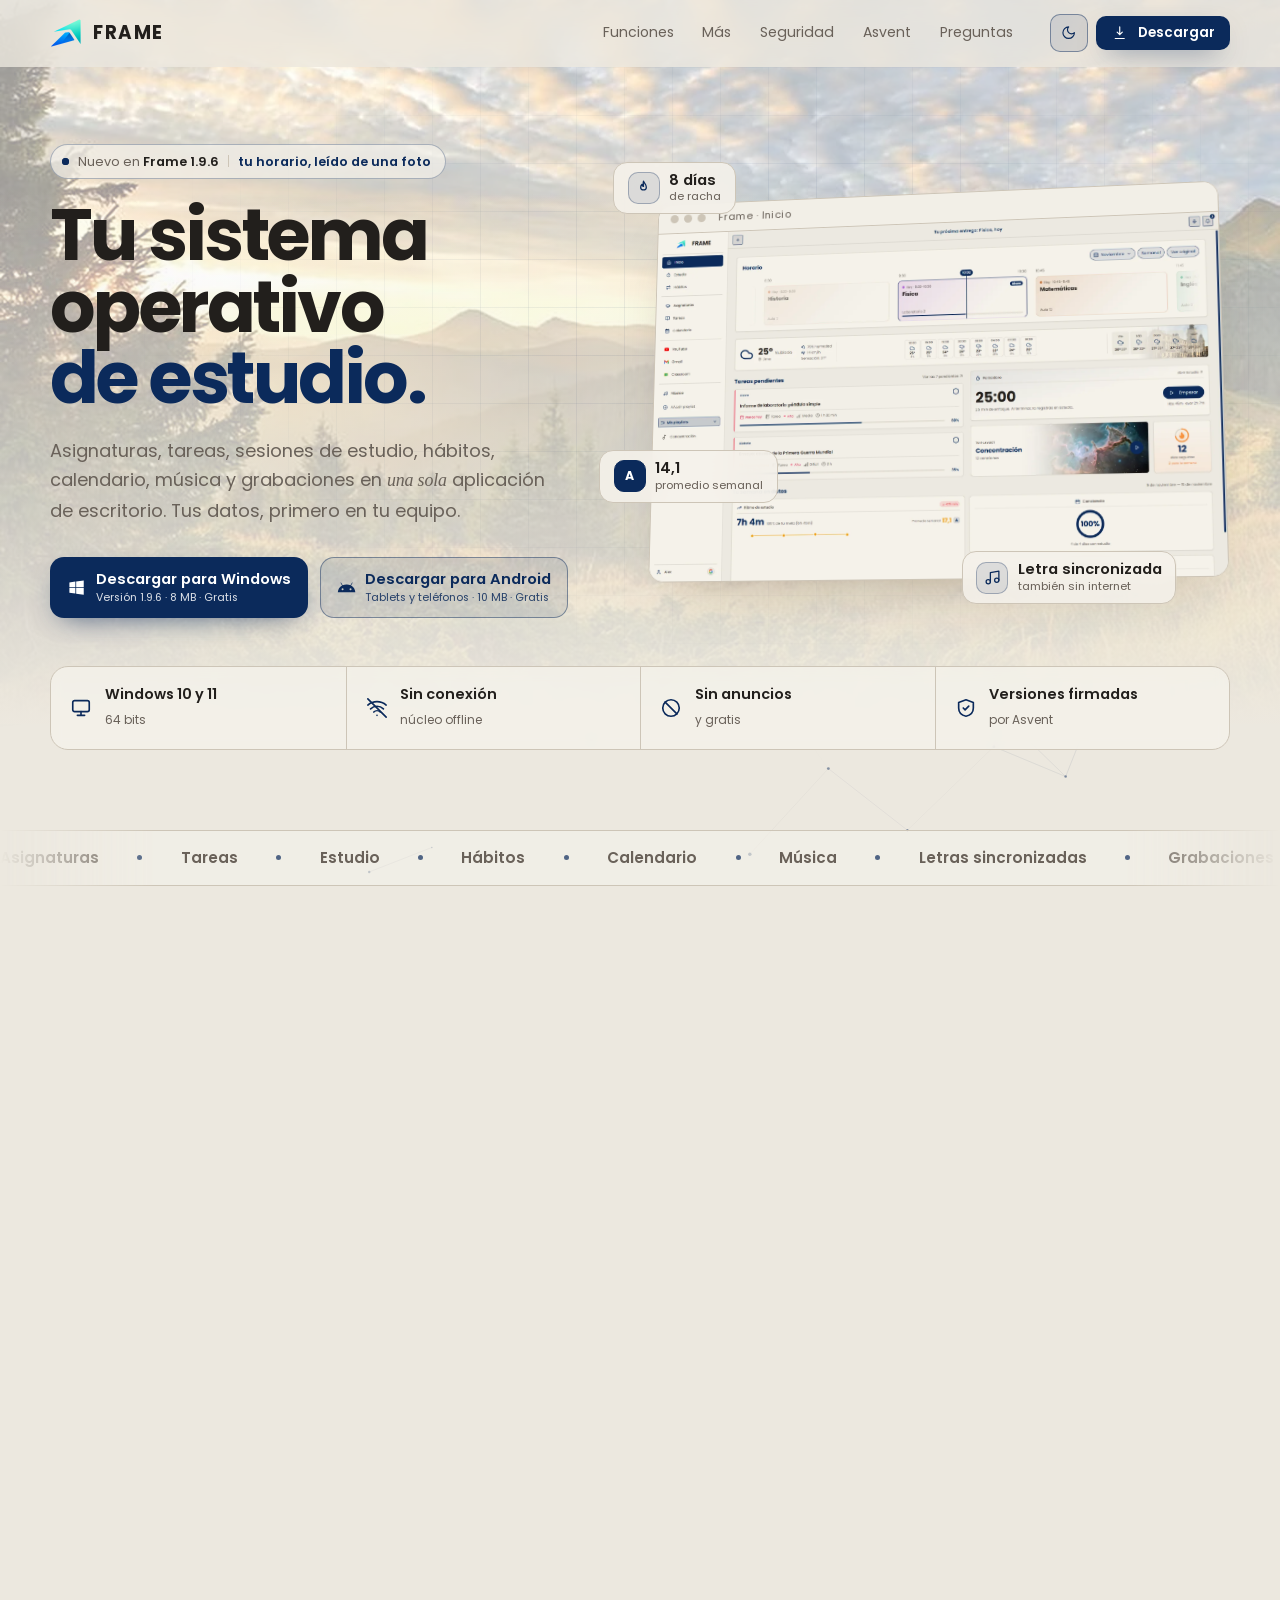
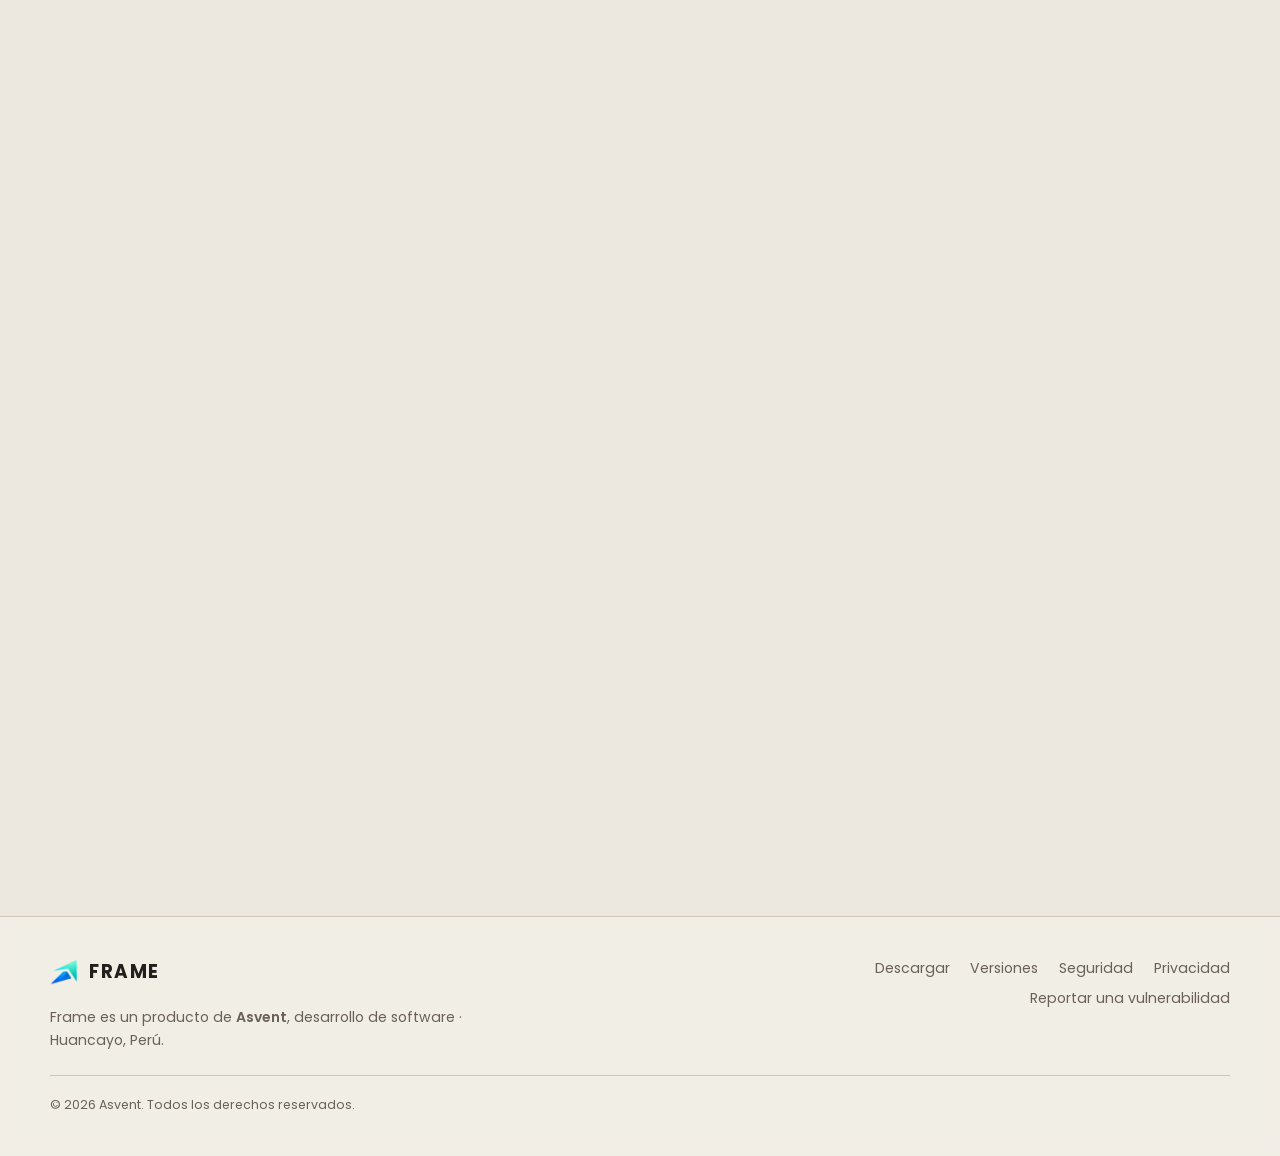
==== commit 2c8c3a3f: "Frame móvil 1.3.8 en la web Co-Authored-By: Claude Fable 5.2 <noreply@anthropic.com>" ====
--- a/index.html
+++ b/index.html
@@ -95,7 +95,7 @@
                 <svg class="win" viewBox="0 0 24 24" aria-hidden="true"><path d="M3 5.5 10.5 4.4v7.1H3V5.5Zm0 13 7.5 1.1v-7.1H3v6Zm8.5 1.2L21 21v-8.5h-9.5v7.2Zm0-15.4v7.2H21V3l-9.5 1.3Z"/></svg>
                 <span class="btn-label">Descargar para Windows<small><span data-version-short>Versión estable</span> · <span data-size>6 MB</span> · Gratis</small></span>
               </a>
-              <a class="btn btn-soft btn-lg" href="https://github.com/GasparRojasDiego/frame-app/releases/download/android-v1.3.7/Frame-Android.apk">
+              <a class="btn btn-soft btn-lg" href="https://github.com/GasparRojasDiego/frame-app/releases/download/android-v1.3.8/Frame-Android.apk">
                 <svg class="win" viewBox="0 0 24 24" aria-hidden="true"><path d="M17.6 9.48l1.84-3.18a.38.38 0 0 0-.66-.38l-1.87 3.23A11.43 11.43 0 0 0 12 8.2c-1.76 0-3.4.39-4.91.95L5.22 5.92a.38.38 0 0 0-.66.38L6.4 9.48A10.78 10.78 0 0 0 1 18h22a10.78 10.78 0 0 0-5.4-8.52zM7 15.25a1.25 1.25 0 1 1 0-2.5 1.25 1.25 0 0 1 0 2.5zm10 0a1.25 1.25 0 1 1 0-2.5 1.25 1.25 0 0 1 0 2.5z"/></svg>
                 <span class="btn-label">Descargar para Android<small>Tablets y teléfonos · 10 MB · Gratis</small></span>
               </a>
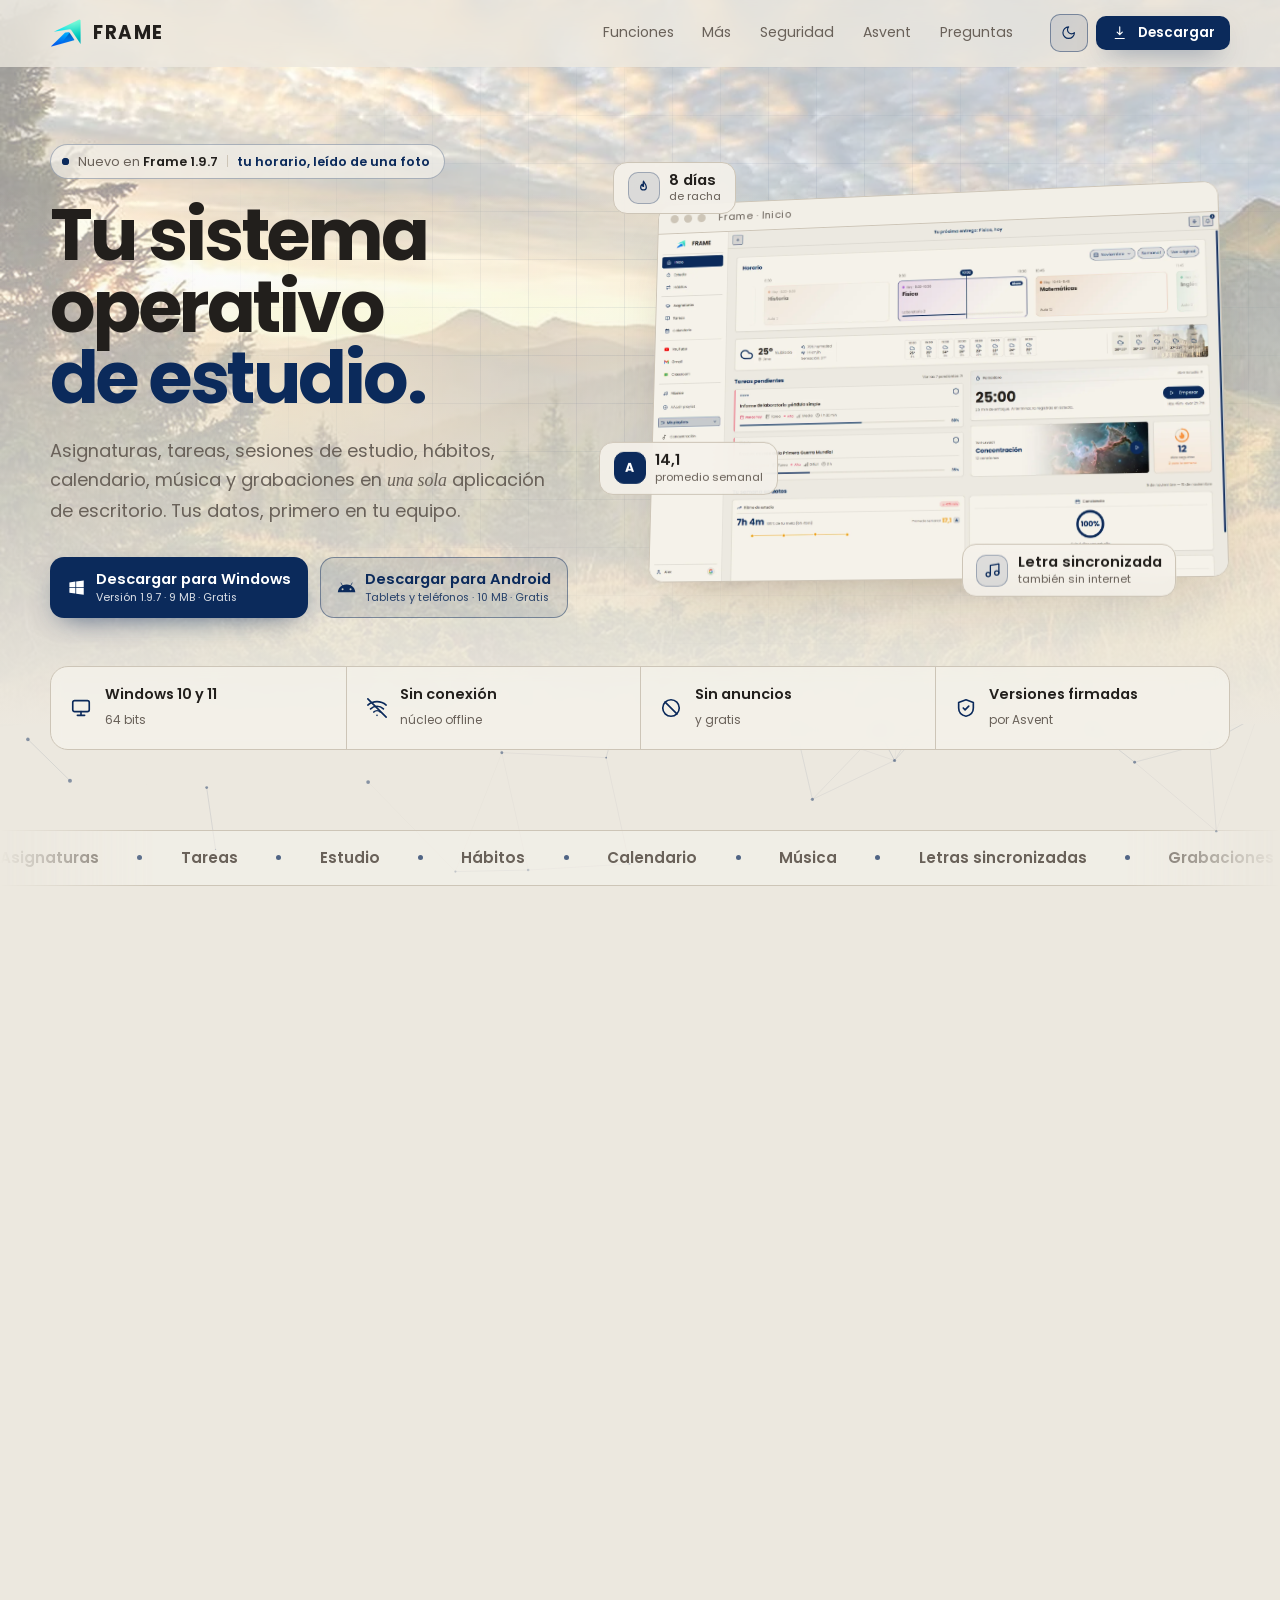
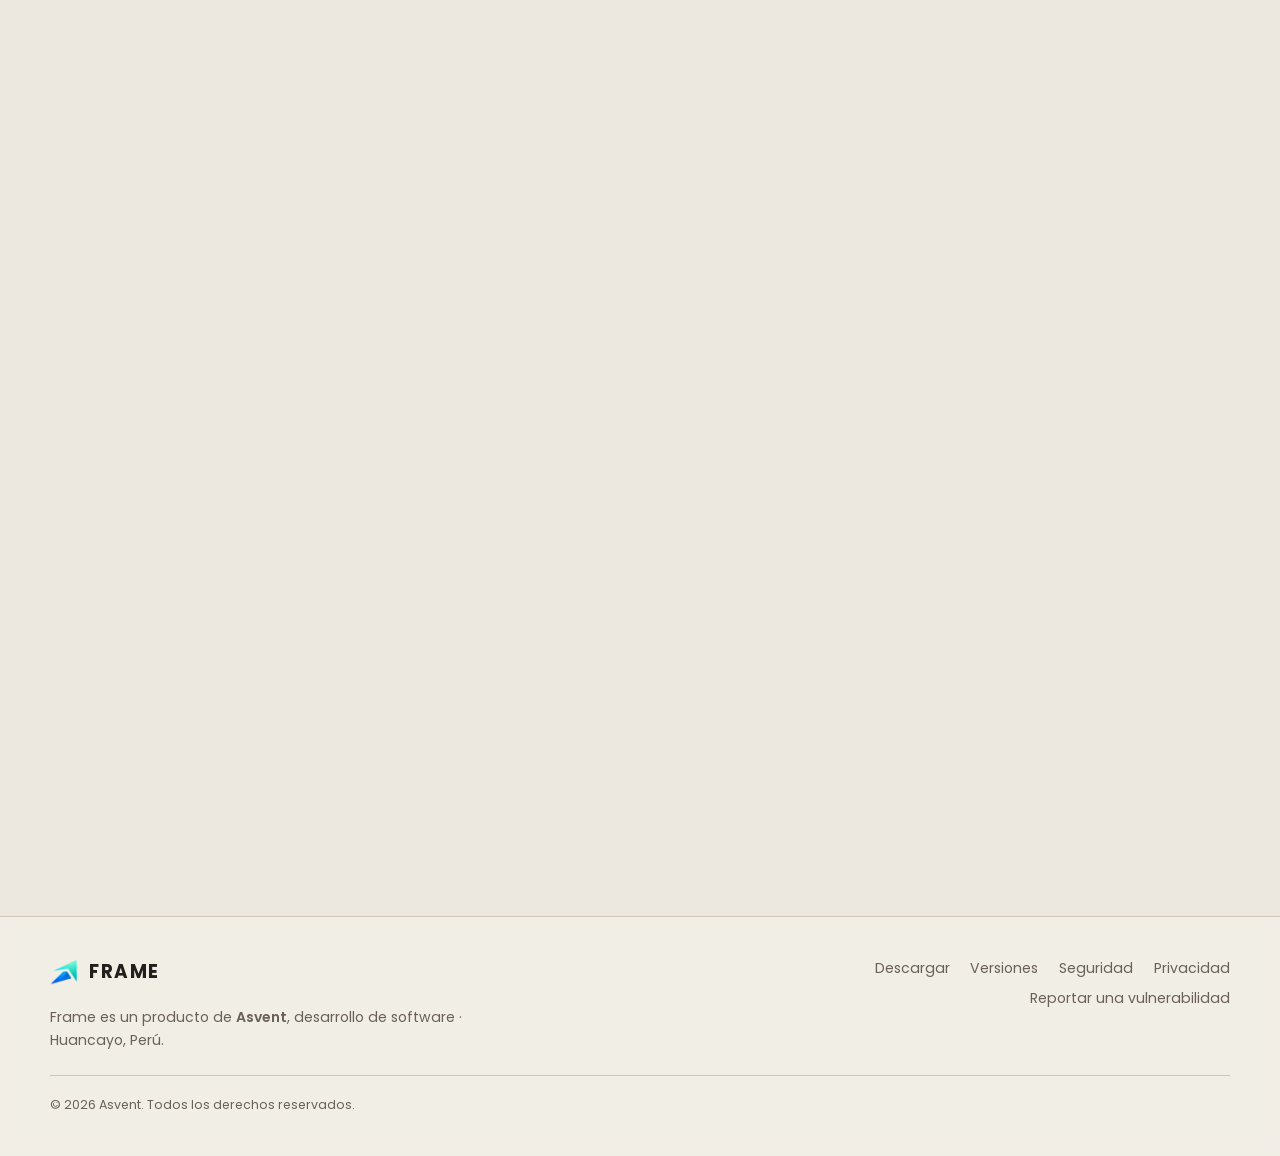
==== commit 4acd7cbe: "Frame móvil 1.3.9 Co-Authored-By: Claude Opus 5.5 <noreply@anthropic.com>" ====
--- a/index.html
+++ b/index.html
@@ -95,7 +95,7 @@
                 <svg class="win" viewBox="0 0 24 24" aria-hidden="true"><path d="M3 5.5 10.5 4.4v7.1H3V5.5Zm0 13 7.5 1.1v-7.1H3v6Zm8.5 1.2L21 21v-8.5h-9.5v7.2Zm0-15.4v7.2H21V3l-9.5 1.3Z"/></svg>
                 <span class="btn-label">Descargar para Windows<small><span data-version-short>Versión estable</span> · <span data-size>6 MB</span> · Gratis</small></span>
               </a>
-              <a class="btn btn-soft btn-lg" href="https://github.com/GasparRojasDiego/frame-app/releases/download/android-v1.3.8/Frame-Android.apk">
+              <a class="btn btn-soft btn-lg" href="https://github.com/GasparRojasDiego/frame-app/releases/download/android-v1.3.9/Frame-Android.apk">
                 <svg class="win" viewBox="0 0 24 24" aria-hidden="true"><path d="M17.6 9.48l1.84-3.18a.38.38 0 0 0-.66-.38l-1.87 3.23A11.43 11.43 0 0 0 12 8.2c-1.76 0-3.4.39-4.91.95L5.22 5.92a.38.38 0 0 0-.66.38L6.4 9.48A10.78 10.78 0 0 0 1 18h22a10.78 10.78 0 0 0-5.4-8.52zM7 15.25a1.25 1.25 0 1 1 0-2.5 1.25 1.25 0 0 1 0 2.5zm10 0a1.25 1.25 0 1 1 0-2.5 1.25 1.25 0 0 1 0 2.5z"/></svg>
                 <span class="btn-label">Descargar para Android<small>Tablets y teléfonos · 10 MB · Gratis</small></span>
               </a>
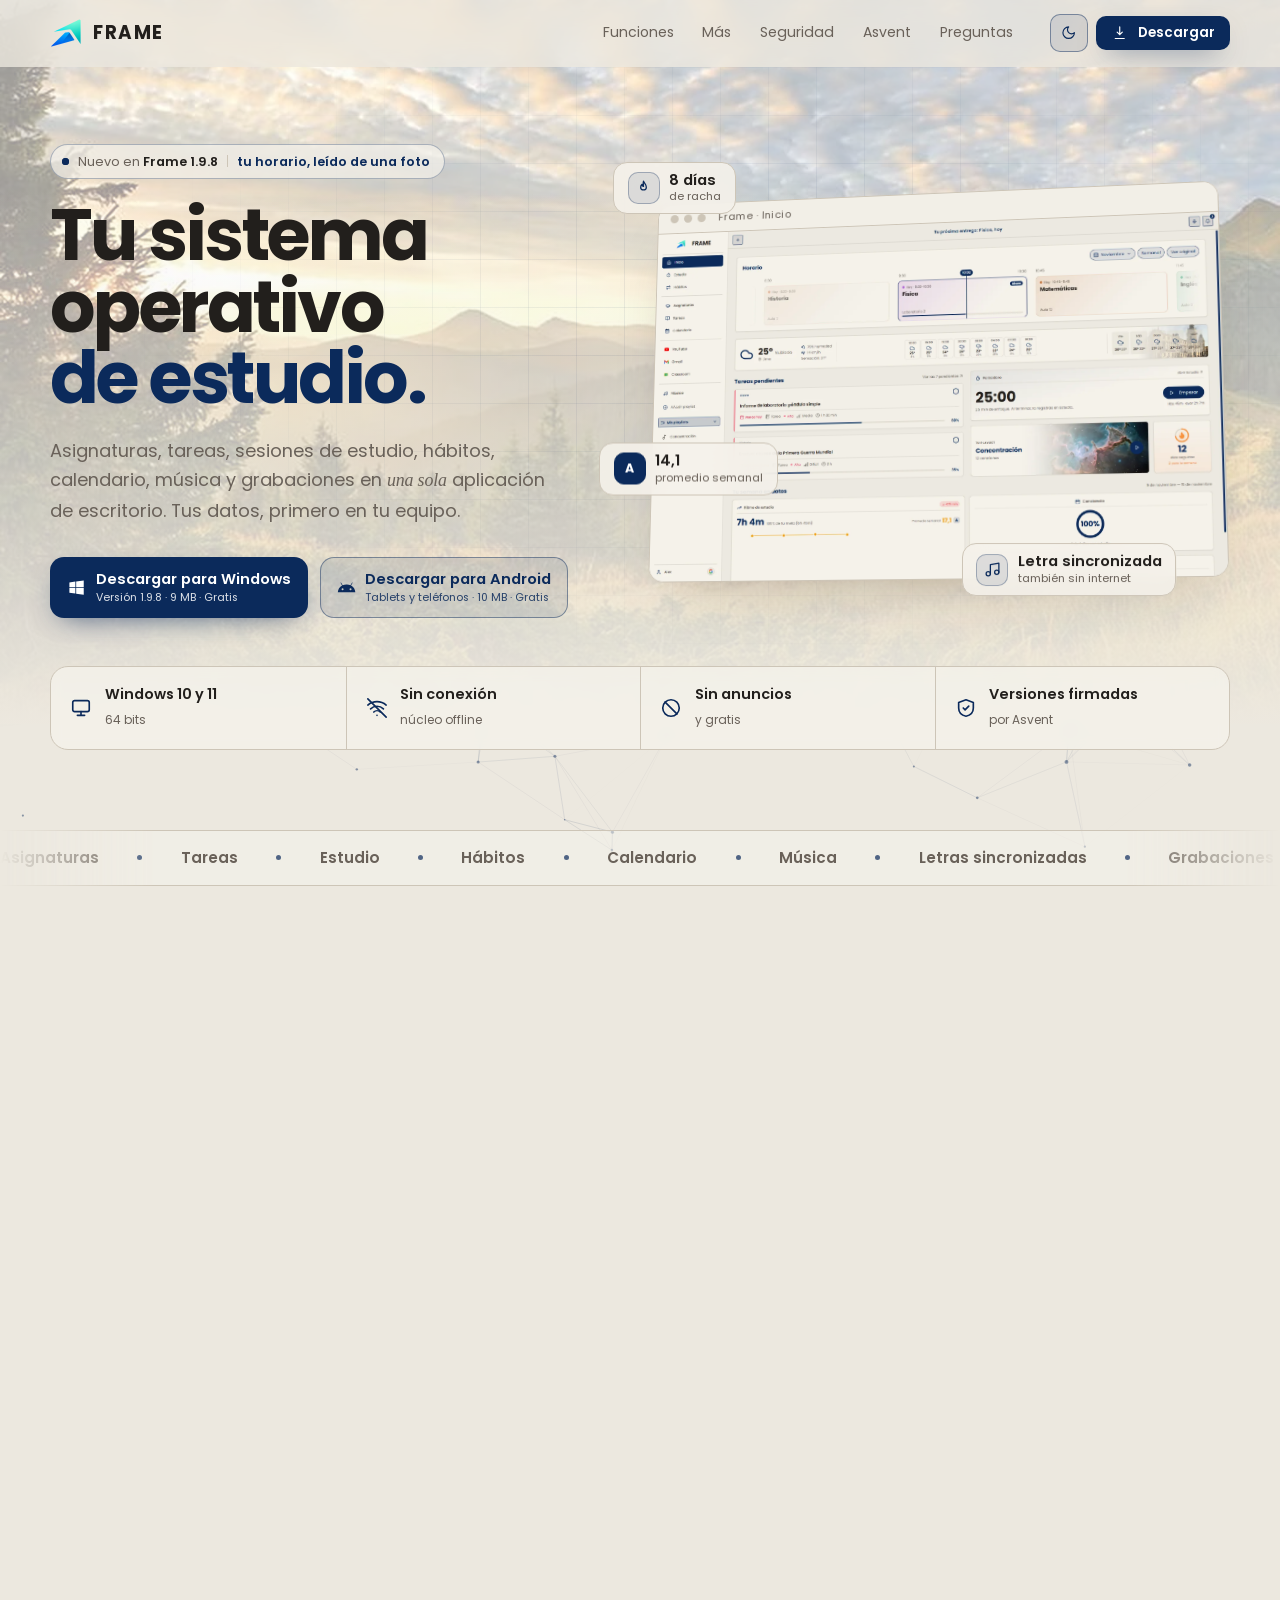
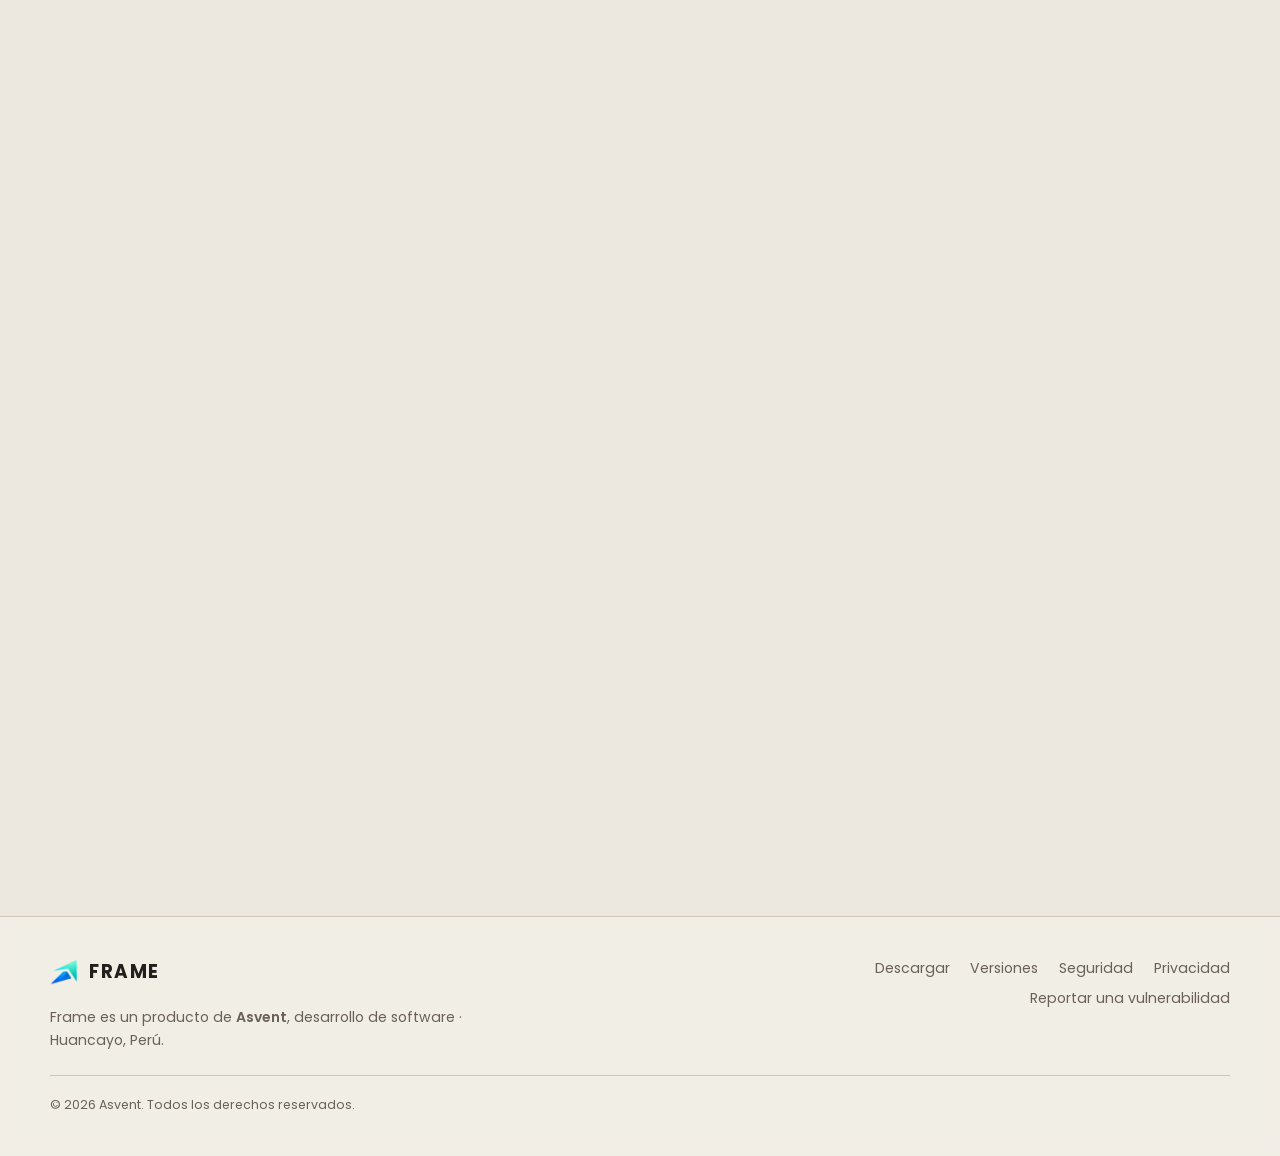
==== commit 54271a71: "Frame móvil 1.4.0 Co-Authored-By: Claude Fable 5.2 <noreply@anthropic.com>" ====
--- a/index.html
+++ b/index.html
@@ -95,7 +95,7 @@
                 <svg class="win" viewBox="0 0 24 24" aria-hidden="true"><path d="M3 5.5 10.5 4.4v7.1H3V5.5Zm0 13 7.5 1.1v-7.1H3v6Zm8.5 1.2L21 21v-8.5h-9.5v7.2Zm0-15.4v7.2H21V3l-9.5 1.3Z"/></svg>
                 <span class="btn-label">Descargar para Windows<small><span data-version-short>Versión estable</span> · <span data-size>6 MB</span> · Gratis</small></span>
               </a>
-              <a class="btn btn-soft btn-lg" href="https://github.com/GasparRojasDiego/frame-app/releases/download/android-v1.3.9/Frame-Android.apk">
+              <a class="btn btn-soft btn-lg" href="https://github.com/GasparRojasDiego/frame-app/releases/download/android-v1.4.0/Frame-Android.apk">
                 <svg class="win" viewBox="0 0 24 24" aria-hidden="true"><path d="M17.6 9.48l1.84-3.18a.38.38 0 0 0-.66-.38l-1.87 3.23A11.43 11.43 0 0 0 12 8.2c-1.76 0-3.4.39-4.91.95L5.22 5.92a.38.38 0 0 0-.66.38L6.4 9.48A10.78 10.78 0 0 0 1 18h22a10.78 10.78 0 0 0-5.4-8.52zM7 15.25a1.25 1.25 0 1 1 0-2.5 1.25 1.25 0 0 1 0 2.5zm10 0a1.25 1.25 0 1 1 0-2.5 1.25 1.25 0 0 1 0 2.5z"/></svg>
                 <span class="btn-label">Descargar para Android<small>Tablets y teléfonos · 10 MB · Gratis</small></span>
               </a>
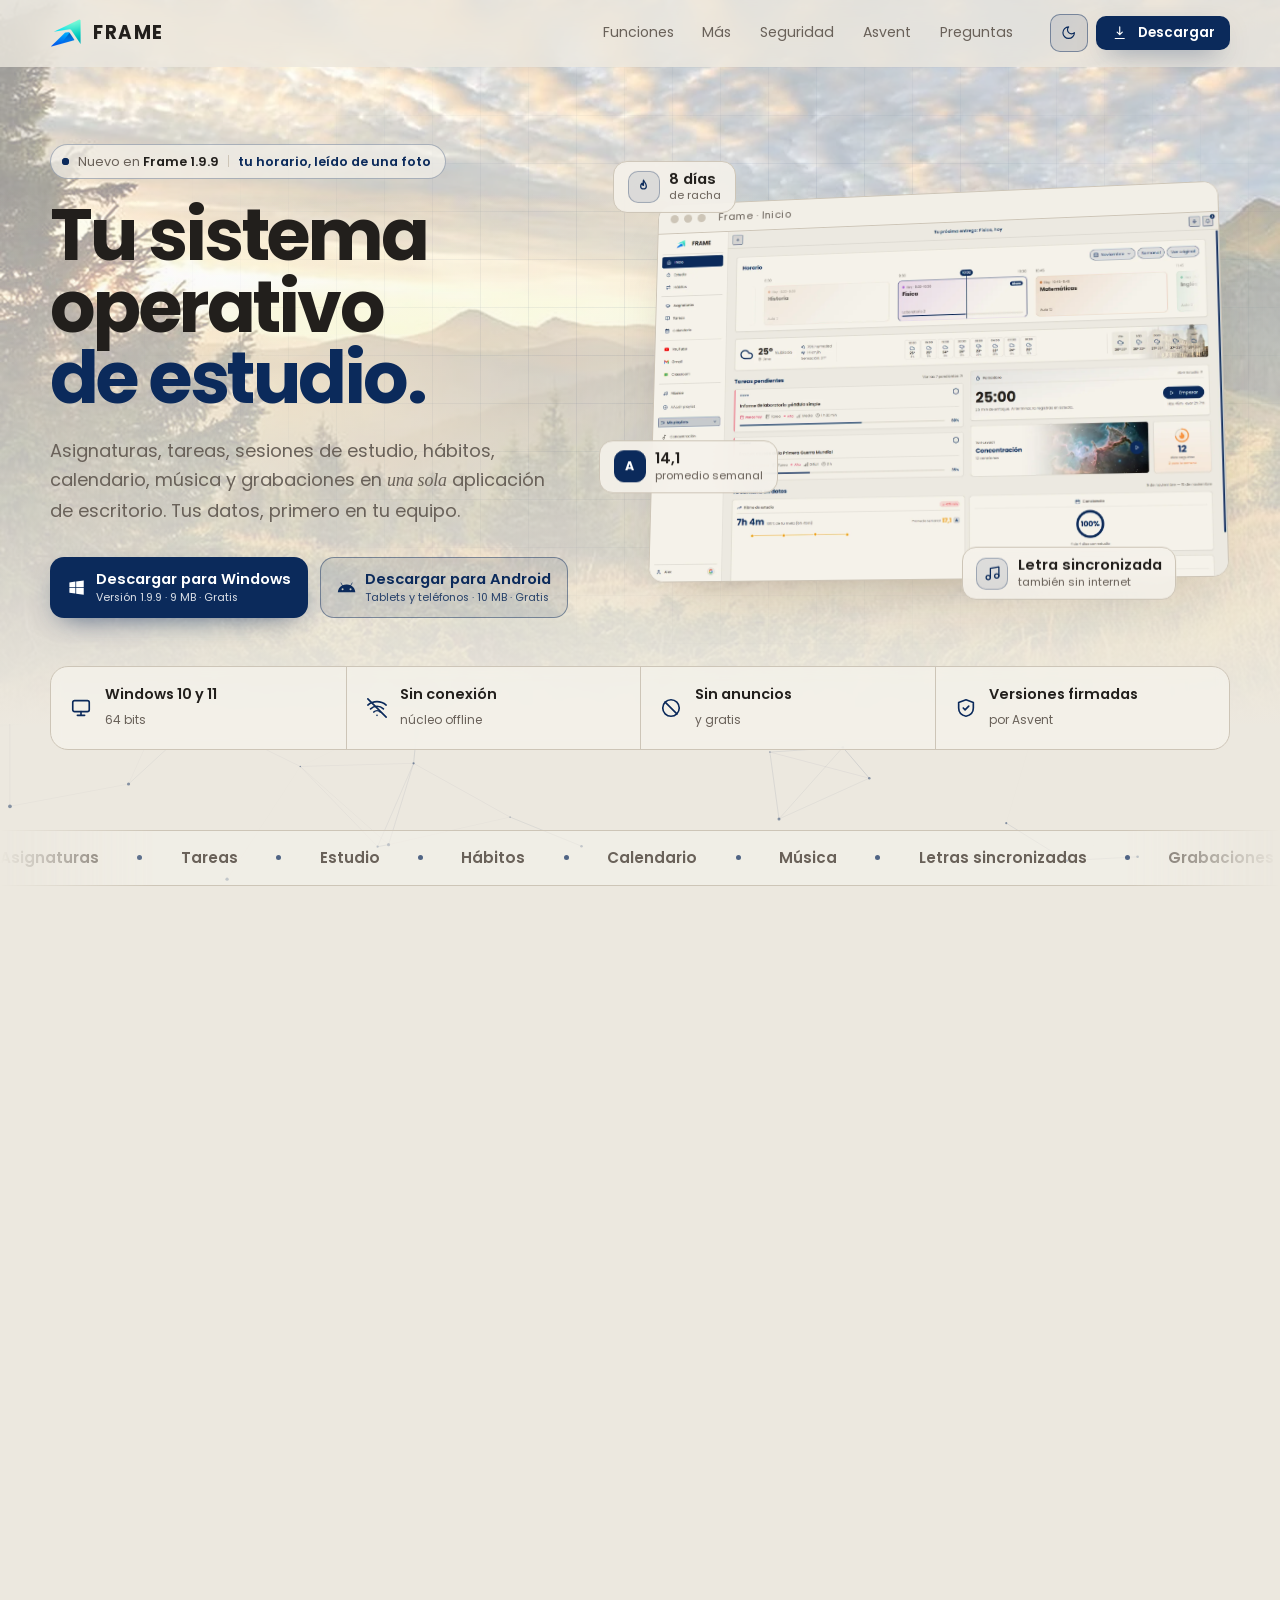
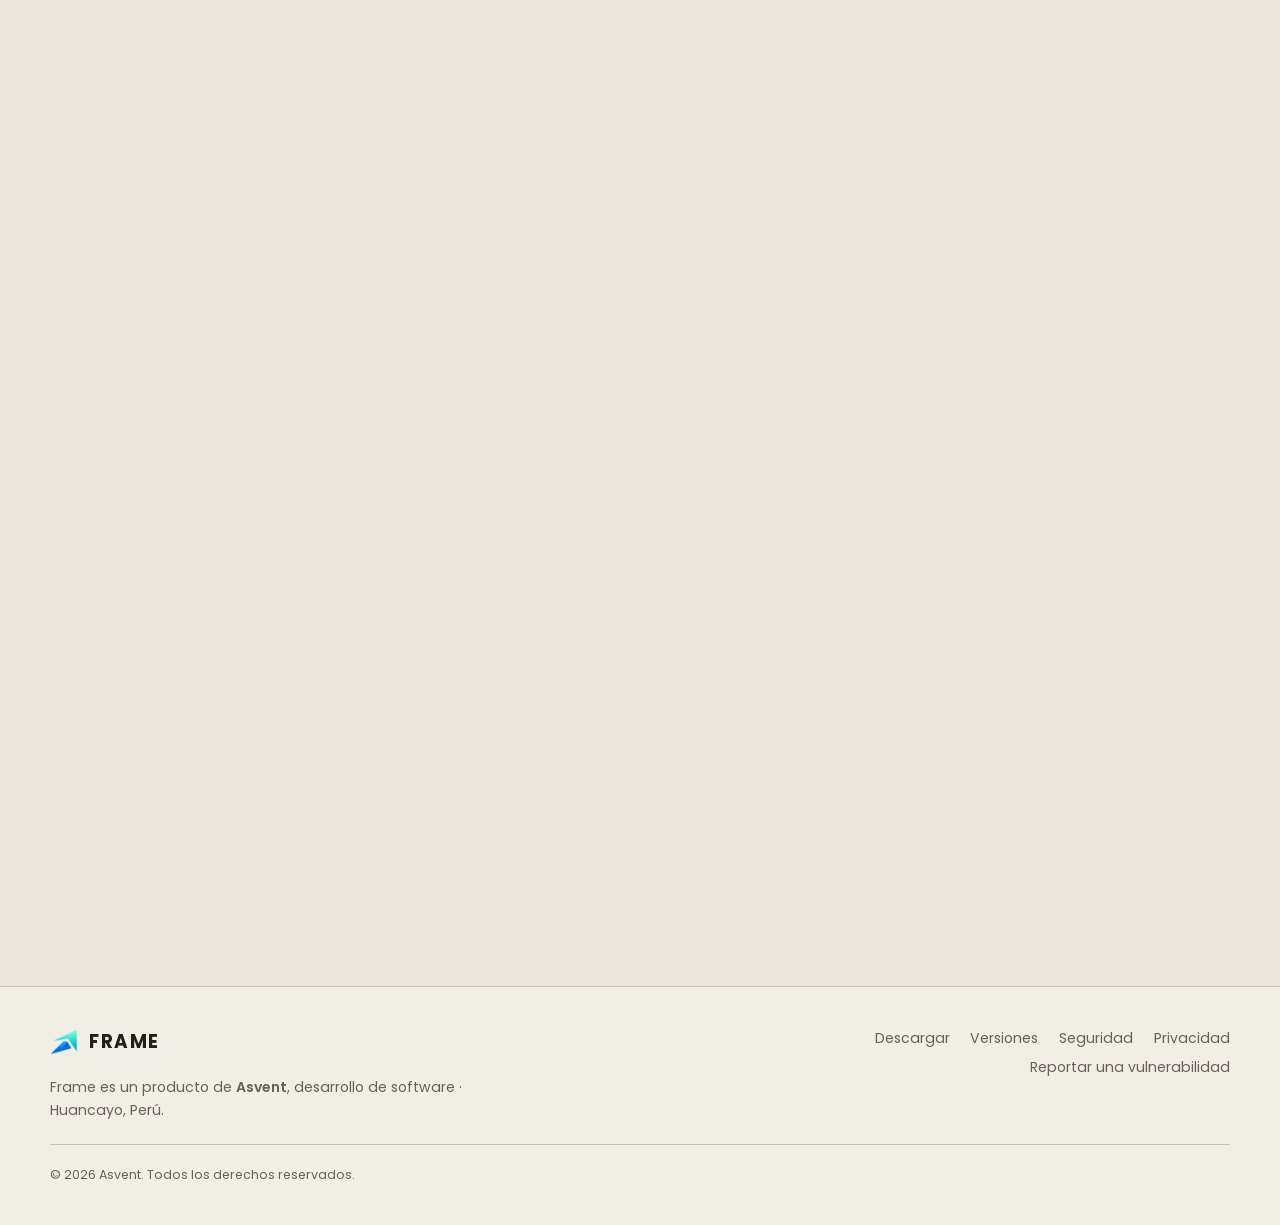
==== commit 2654bb70: "Frame móvil 1.4.1 y Frame 1.9.9: enlace del APK, android.json, textos y Política al día Co-Authored-" ====
--- a/index.html
+++ b/index.html
@@ -95,7 +95,7 @@
                 <svg class="win" viewBox="0 0 24 24" aria-hidden="true"><path d="M3 5.5 10.5 4.4v7.1H3V5.5Zm0 13 7.5 1.1v-7.1H3v6Zm8.5 1.2L21 21v-8.5h-9.5v7.2Zm0-15.4v7.2H21V3l-9.5 1.3Z"/></svg>
                 <span class="btn-label">Descargar para Windows<small><span data-version-short>Versión estable</span> · <span data-size>6 MB</span> · Gratis</small></span>
               </a>
-              <a class="btn btn-soft btn-lg" href="https://github.com/GasparRojasDiego/frame-app/releases/download/android-v1.4.0/Frame-Android.apk">
+              <a class="btn btn-soft btn-lg" href="https://github.com/GasparRojasDiego/frame-app/releases/download/android-v1.4.1/Frame-Android.apk">
                 <svg class="win" viewBox="0 0 24 24" aria-hidden="true"><path d="M17.6 9.48l1.84-3.18a.38.38 0 0 0-.66-.38l-1.87 3.23A11.43 11.43 0 0 0 12 8.2c-1.76 0-3.4.39-4.91.95L5.22 5.92a.38.38 0 0 0-.66.38L6.4 9.48A10.78 10.78 0 0 0 1 18h22a10.78 10.78 0 0 0-5.4-8.52zM7 15.25a1.25 1.25 0 1 1 0-2.5 1.25 1.25 0 0 1 0 2.5zm10 0a1.25 1.25 0 1 1 0-2.5 1.25 1.25 0 0 1 0 2.5z"/></svg>
                 <span class="btn-label">Descargar para Android<small>Tablets y teléfonos · 10 MB · Gratis</small></span>
               </a>
@@ -269,7 +269,7 @@
             <div>
               <span class="badge">Nuevo</span>
               <h3>Tu música, con su letra</h3>
-              <p>Importa tus canciones o carpetas enteras, con sus subcarpetas: MP3, M4A, FLAC, OGG, WAV y más, con su portada y su letra (la de sus etiquetas, o un .lrc o .txt con su nombre aunque esté en otra carpeta, como «Letras» o «Portadas»). La letra avanza con la canción, también sin conexión, y cada playlist suma su duración. Con «Traducción», cada línea aparece además en tu idioma.</p>
+              <p>Importa tus canciones o carpetas enteras, con sus subcarpetas: MP3, M4A, FLAC, OGG, WAV y más, con su portada y su letra (la de sus etiquetas, o un .lrc o .txt con su nombre aunque esté en otra carpeta, como «Letras» o «Portadas»). La letra avanza con la canción, también sin conexión, y cada playlist suma su duración. En Android la música sigue con la pantalla apagada y se maneja desde el aviso y la pantalla de bloqueo.</p>
             </div>
             <div class="lyrics" aria-hidden="true">
               <p>La letra avanza contigo</p>
@@ -317,7 +317,7 @@
           <article class="panel tile" data-reveal>
             <span class="tile-icon"><svg viewBox="0 0 24 24"><path d="M17.5 19a4.5 4.5 0 1 0-1.4-8.8A6 6 0 1 0 6 16.3"/><path d="M12 12v9m0 0-3-3m3 3 3-3"/></svg></span>
             <h3>Respaldo en tu cuenta</h3>
-            <p>Entra con tu correo o con Google: tu estado académico se respalda y cada cambio llega a tus otros dispositivos en menos de un segundo. En Ajustes ves en qué equipos está abierta tu cuenta —laptop, celular o tablet— y si todos tienen lo mismo.</p>
+            <p>Entra con tu correo o con Google: tu estado académico se respalda y cada cambio llega a tus otros dispositivos en menos de un segundo. En la extensión Wire ves en qué equipos está abierta tu cuenta —laptop, celular o tablet—, si todos tienen lo mismo y qué le falta a cada uno.</p>
           </article>
 
           <article class="panel tile tile-native" data-reveal>
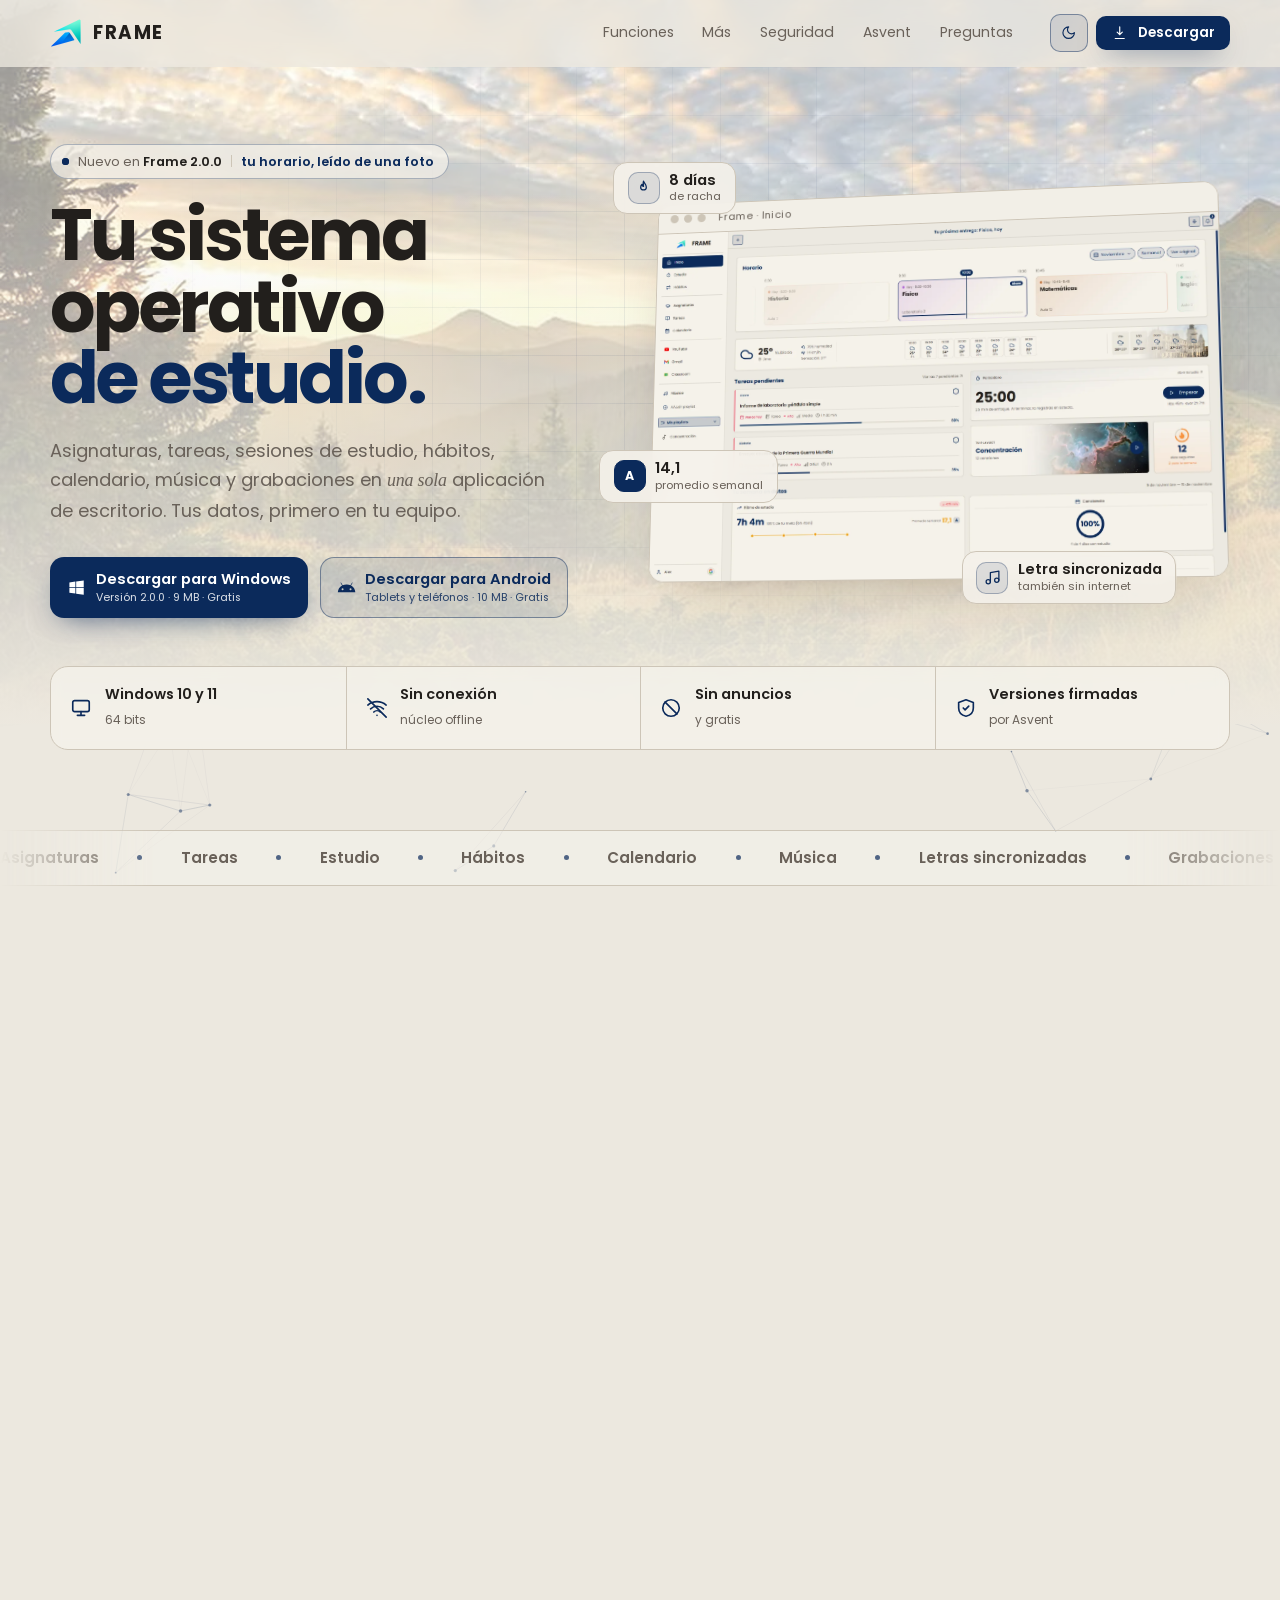
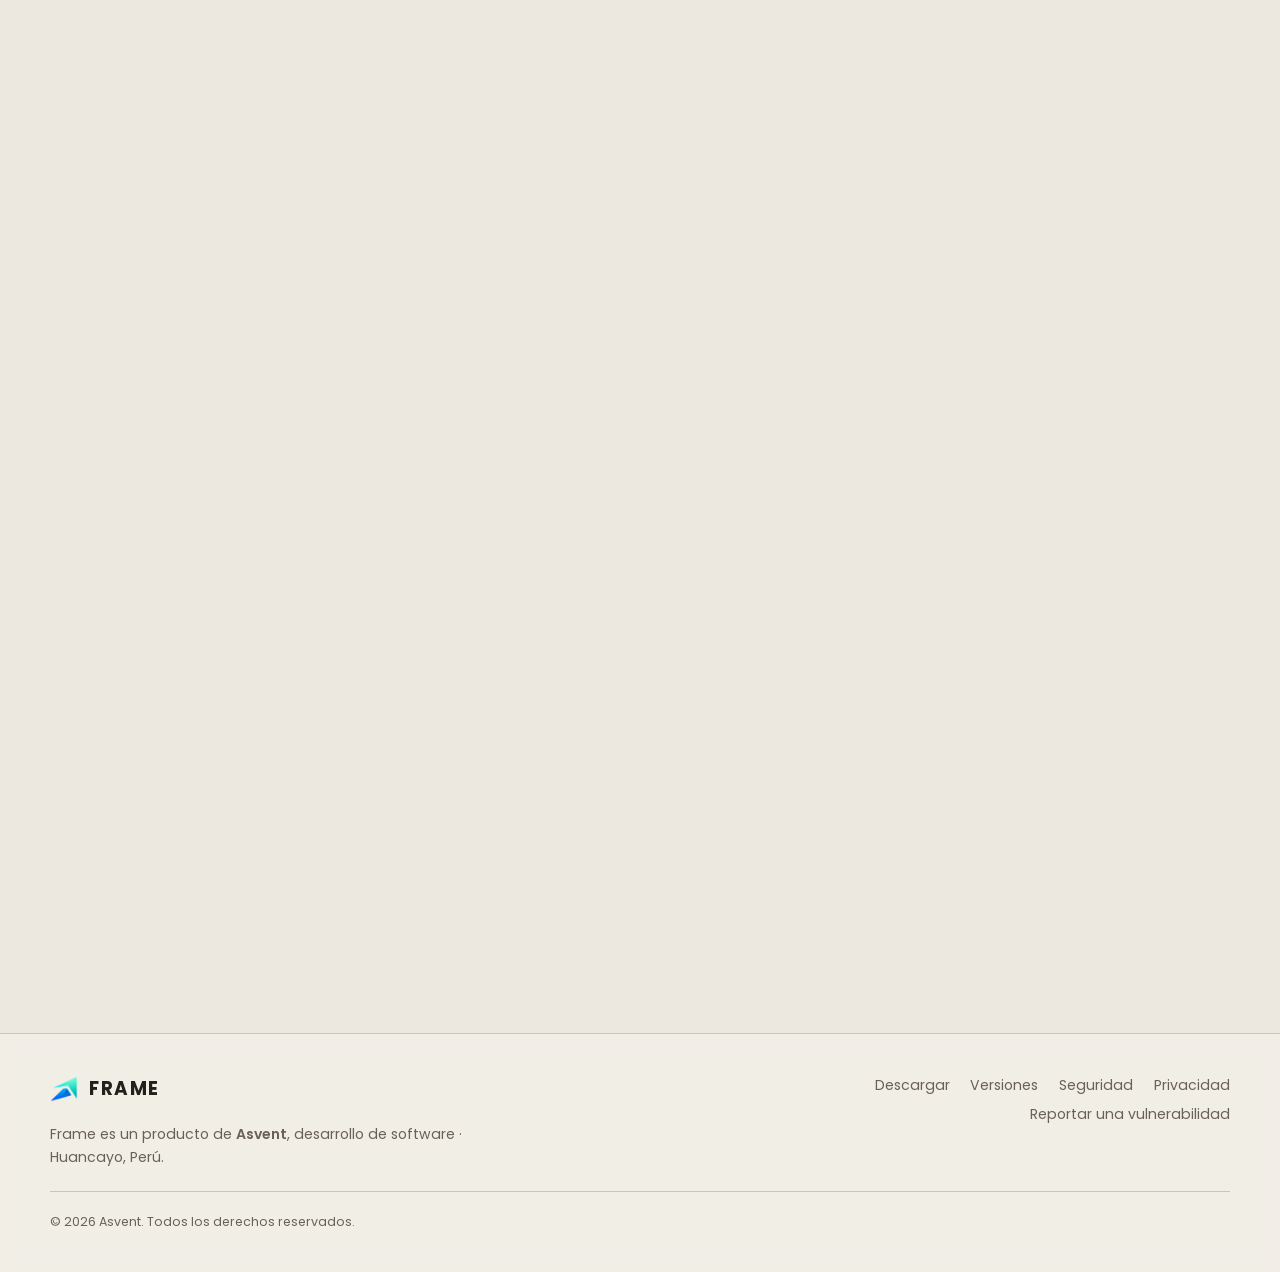
==== commit 0f306a7c: "Frame 2.0.0 para Windows y Android: enlace del APK, android.json, textos y Política al día En Androi" ====
--- a/index.html
+++ b/index.html
@@ -95,7 +95,7 @@
                 <svg class="win" viewBox="0 0 24 24" aria-hidden="true"><path d="M3 5.5 10.5 4.4v7.1H3V5.5Zm0 13 7.5 1.1v-7.1H3v6Zm8.5 1.2L21 21v-8.5h-9.5v7.2Zm0-15.4v7.2H21V3l-9.5 1.3Z"/></svg>
                 <span class="btn-label">Descargar para Windows<small><span data-version-short>Versión estable</span> · <span data-size>6 MB</span> · Gratis</small></span>
               </a>
-              <a class="btn btn-soft btn-lg" href="https://github.com/GasparRojasDiego/frame-app/releases/download/android-v1.4.1/Frame-Android.apk">
+              <a class="btn btn-soft btn-lg" href="https://github.com/GasparRojasDiego/frame-app/releases/download/android-v2.0.0/Frame-Android.apk">
                 <svg class="win" viewBox="0 0 24 24" aria-hidden="true"><path d="M17.6 9.48l1.84-3.18a.38.38 0 0 0-.66-.38l-1.87 3.23A11.43 11.43 0 0 0 12 8.2c-1.76 0-3.4.39-4.91.95L5.22 5.92a.38.38 0 0 0-.66.38L6.4 9.48A10.78 10.78 0 0 0 1 18h22a10.78 10.78 0 0 0-5.4-8.52zM7 15.25a1.25 1.25 0 1 1 0-2.5 1.25 1.25 0 0 1 0 2.5zm10 0a1.25 1.25 0 1 1 0-2.5 1.25 1.25 0 0 1 0 2.5z"/></svg>
                 <span class="btn-label">Descargar para Android<small>Tablets y teléfonos · 10 MB · Gratis</small></span>
               </a>
@@ -269,7 +269,7 @@
             <div>
               <span class="badge">Nuevo</span>
               <h3>Tu música, con su letra</h3>
-              <p>Importa tus canciones o carpetas enteras, con sus subcarpetas: MP3, M4A, FLAC, OGG, WAV y más, con su portada y su letra (la de sus etiquetas, o un .lrc o .txt con su nombre aunque esté en otra carpeta, como «Letras» o «Portadas»). La letra avanza con la canción, también sin conexión, y cada playlist suma su duración. En Android la música sigue con la pantalla apagada y se maneja desde el aviso y la pantalla de bloqueo.</p>
+              <p>Importa tus canciones o carpetas enteras, con sus subcarpetas: MP3, M4A, FLAC, OGG, WAV y más, con su portada y su letra (la de sus etiquetas, o un .lrc o .txt con su nombre aunque esté en otra carpeta, como «Letras» o «Portadas»). La letra avanza con la canción, también sin conexión, y cada playlist suma su duración. En Android la música no se detiene: sigue con la pantalla apagada y aunque cierres Frame, y se maneja desde el aviso y la pantalla de bloqueo.</p>
             </div>
             <div class="lyrics" aria-hidden="true">
               <p>La letra avanza contigo</p>
@@ -363,7 +363,7 @@
           <article class="panel col-4 sec" data-reveal>
             <span class="tile-icon"><svg viewBox="0 0 24 24"><rect x="3" y="4" width="18" height="12" rx="2"/><path d="M8 20h8M12 16v4"/></svg></span>
             <h3>Primero, tu equipo</h3>
-            <p>Tu música, tus grabaciones y las imágenes que subes nunca salen de tu equipo, y en uno compartido cada cuenta ve solo lo suyo. El resto se respalda en tu cuenta, cifrado en tránsito; lo que viaja al instante entre tus dispositivos va además cifrado con una clave que solo ellos conocen.</p>
+            <p>Tu música, el audio de tus grabaciones y las imágenes que subes no pasan por la nube de Frame, y en un equipo compartido cada cuenta ve solo lo suyo. El resto se respalda en tu cuenta, cifrado en tránsito; lo que viaja al instante entre tus dispositivos va además cifrado con una clave que solo ellos conocen.</p>
           </article>
           <article class="panel col-4 sec" data-reveal>
             <span class="tile-icon"><svg viewBox="0 0 24 24"><circle cx="12" cy="12" r="9"/><path d="M5.6 5.6l12.8 12.8"/></svg></span>
@@ -462,7 +462,7 @@
           </details>
           <details>
             <summary>¿Dónde quedan mis datos?</summary>
-            <p>Primero en tu equipo. Si entras con una cuenta, tu estado académico, tu idioma y tus preferencias se respaldan en la nube y cada cambio llega a tus otros dispositivos en menos de un segundo. Tu foto de perfil y las fotos de tus horarios van a una carpeta privada de tu cuenta, y las imágenes de la galería de Frame viajan como una referencia. La música, las grabaciones y las imágenes que subes tú solo viven en el dispositivo donde las añadiste; de tus canciones solo viaja cuáles marcaste con el corazón.</p>
+            <p>Primero en tu equipo. Si entras con una cuenta, tu estado académico, tu idioma y tus preferencias se respaldan en la nube y cada cambio llega a tus otros dispositivos en menos de un segundo. Tu foto de perfil y las fotos de tus horarios van a una carpeta privada de tu cuenta, y las imágenes de la galería de Frame viajan como una referencia. La música, el audio de las grabaciones y las imágenes que subes tú solo viven en el dispositivo donde las añadiste, salvo que actives Wire, que las lleva a tus otros dispositivos por tu propio Google Drive; de tus canciones solo viaja cuáles marcaste con el corazón y, de tus grabaciones, su ficha (nombre, fecha y duración).</p>
           </details>
           <details>
             <summary>¿Cómo sé si todo está sincronizado?</summary>
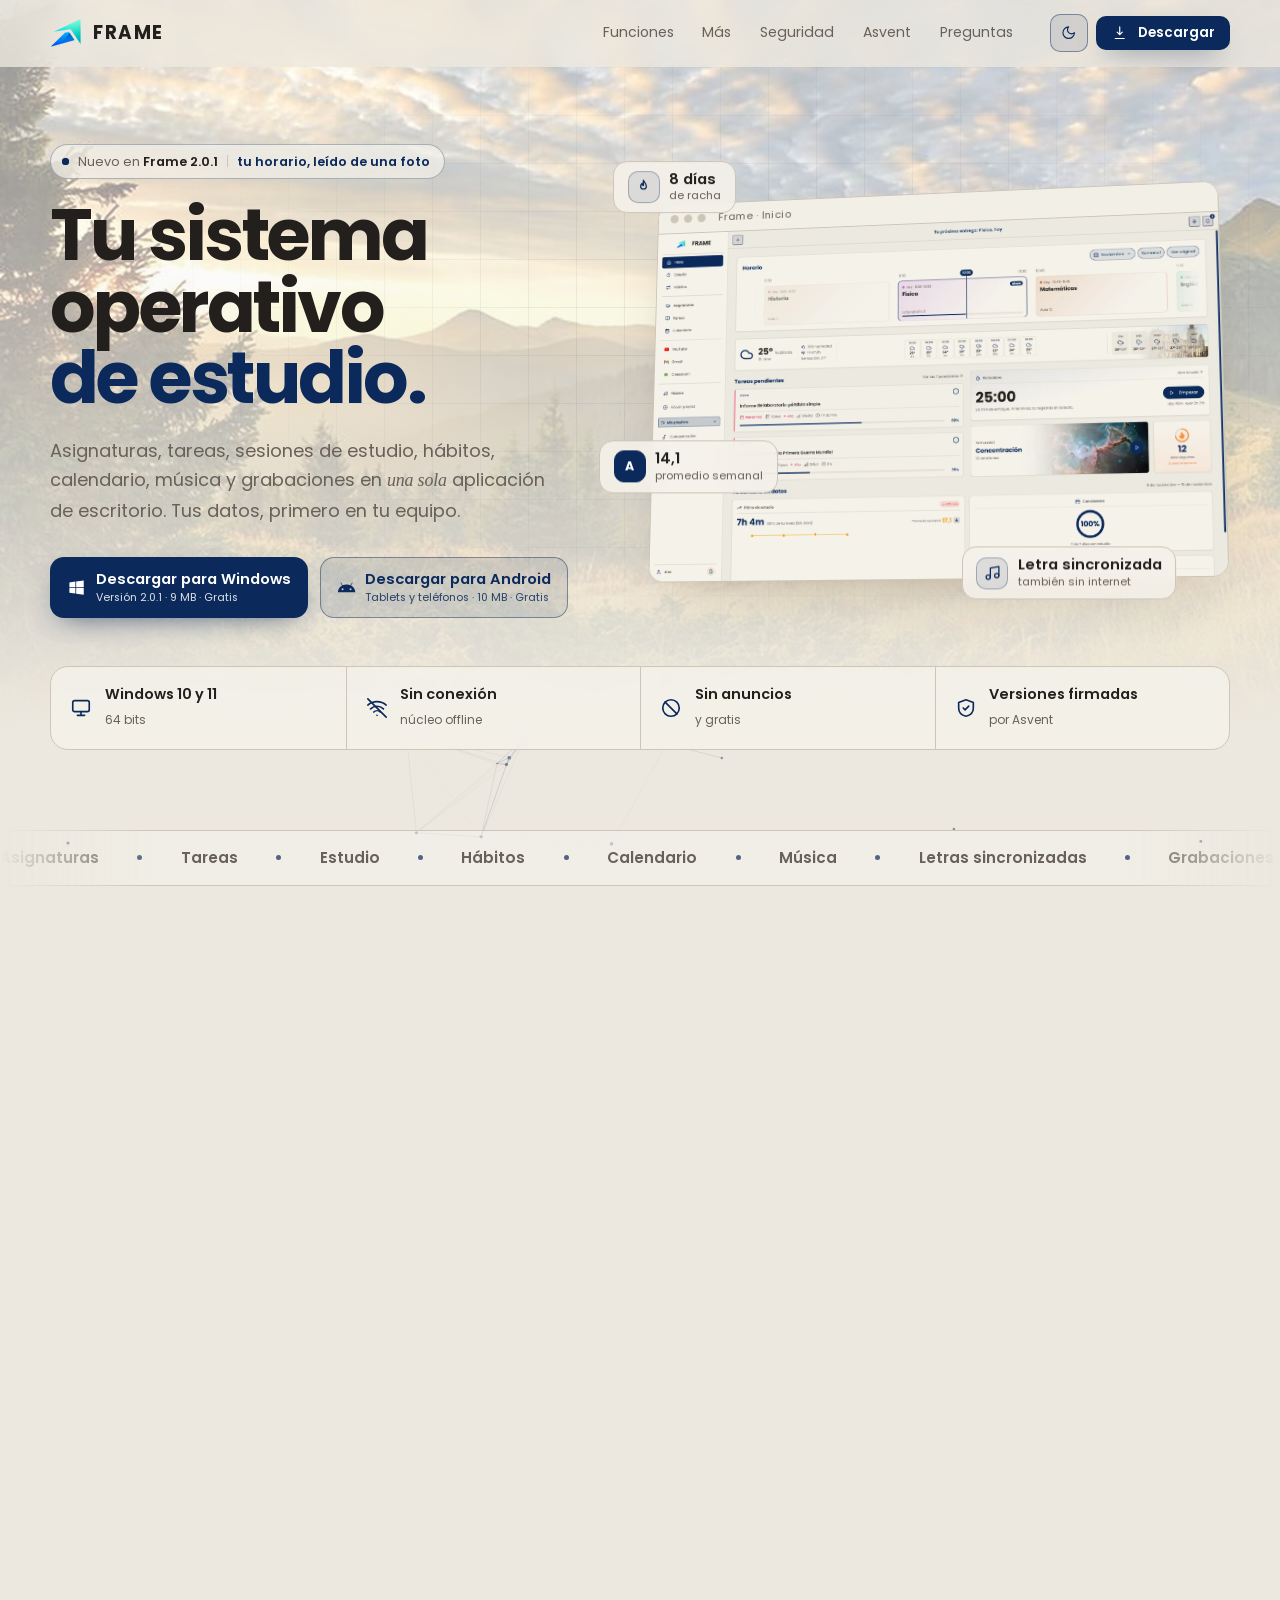
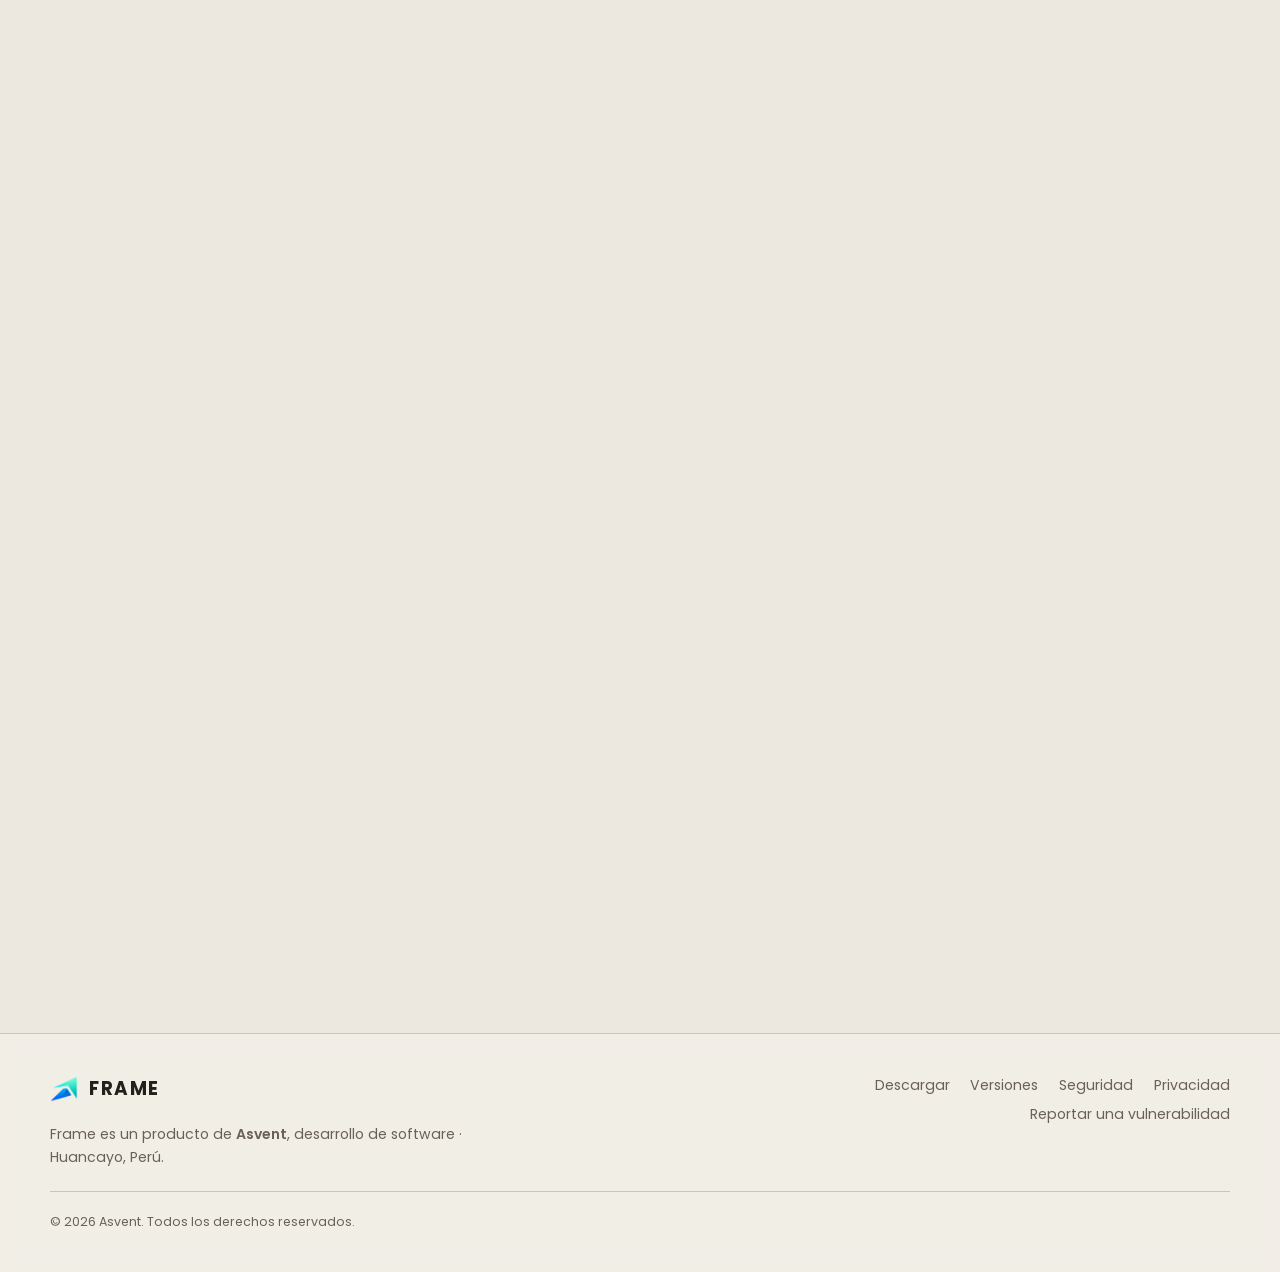
==== commit f3db20b6: "Frame móvil 2.0.1: enlace del APK, android.json y requisitos de Android en las preguntas Co-Authored" ====
--- a/index.html
+++ b/index.html
@@ -95,7 +95,7 @@
                 <svg class="win" viewBox="0 0 24 24" aria-hidden="true"><path d="M3 5.5 10.5 4.4v7.1H3V5.5Zm0 13 7.5 1.1v-7.1H3v6Zm8.5 1.2L21 21v-8.5h-9.5v7.2Zm0-15.4v7.2H21V3l-9.5 1.3Z"/></svg>
                 <span class="btn-label">Descargar para Windows<small><span data-version-short>Versión estable</span> · <span data-size>6 MB</span> · Gratis</small></span>
               </a>
-              <a class="btn btn-soft btn-lg" href="https://github.com/GasparRojasDiego/frame-app/releases/download/android-v2.0.0/Frame-Android.apk">
+              <a class="btn btn-soft btn-lg" href="https://github.com/GasparRojasDiego/frame-app/releases/download/android-v2.0.1/Frame-Android.apk">
                 <svg class="win" viewBox="0 0 24 24" aria-hidden="true"><path d="M17.6 9.48l1.84-3.18a.38.38 0 0 0-.66-.38l-1.87 3.23A11.43 11.43 0 0 0 12 8.2c-1.76 0-3.4.39-4.91.95L5.22 5.92a.38.38 0 0 0-.66.38L6.4 9.48A10.78 10.78 0 0 0 1 18h22a10.78 10.78 0 0 0-5.4-8.52zM7 15.25a1.25 1.25 0 1 1 0-2.5 1.25 1.25 0 0 1 0 2.5zm10 0a1.25 1.25 0 1 1 0-2.5 1.25 1.25 0 0 1 0 2.5z"/></svg>
                 <span class="btn-label">Descargar para Android<small>Tablets y teléfonos · 10 MB · Gratis</small></span>
               </a>
@@ -470,7 +470,7 @@
           </details>
           <details>
             <summary>¿Qué necesito para instalarlo?</summary>
-            <p>Windows 10 (versión 1809 o superior) o Windows 11 de 64 bits, 4 GB de memoria y unos 300 MB libres. Frame usa el motor WebView2 de Microsoft; si falta, el instalador se encarga.</p>
+            <p>Windows 10 (versión 1809 o superior) o Windows 11 de 64 bits, 4 GB de memoria y unos 300 MB libres. Frame usa el motor WebView2 de Microsoft; si falta, el instalador se encarga. En Android, la versión 8 o superior, en tablet o en celular: en el celular Frame se dibuja a su medida, con una barra de música despejada y tablas que se desplazan a lo ancho.</p>
           </details>
         </div>
       </div>
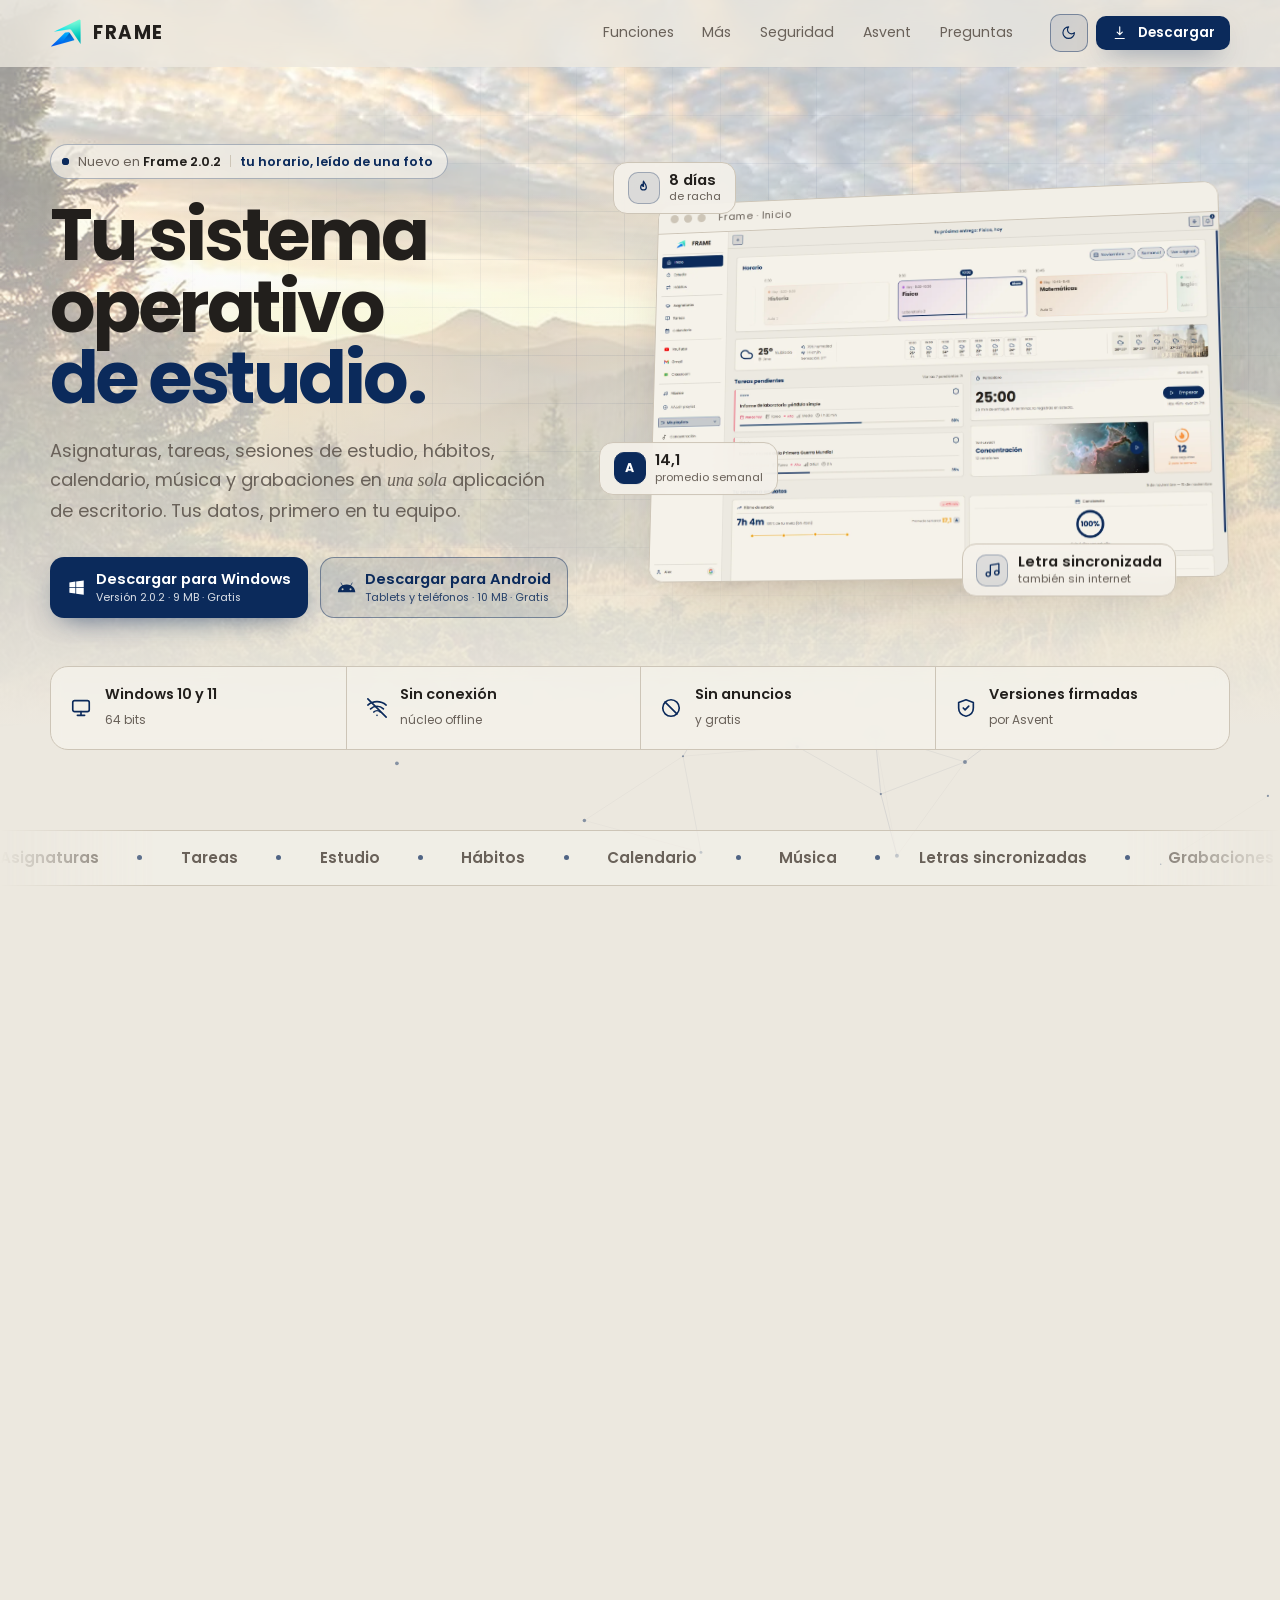
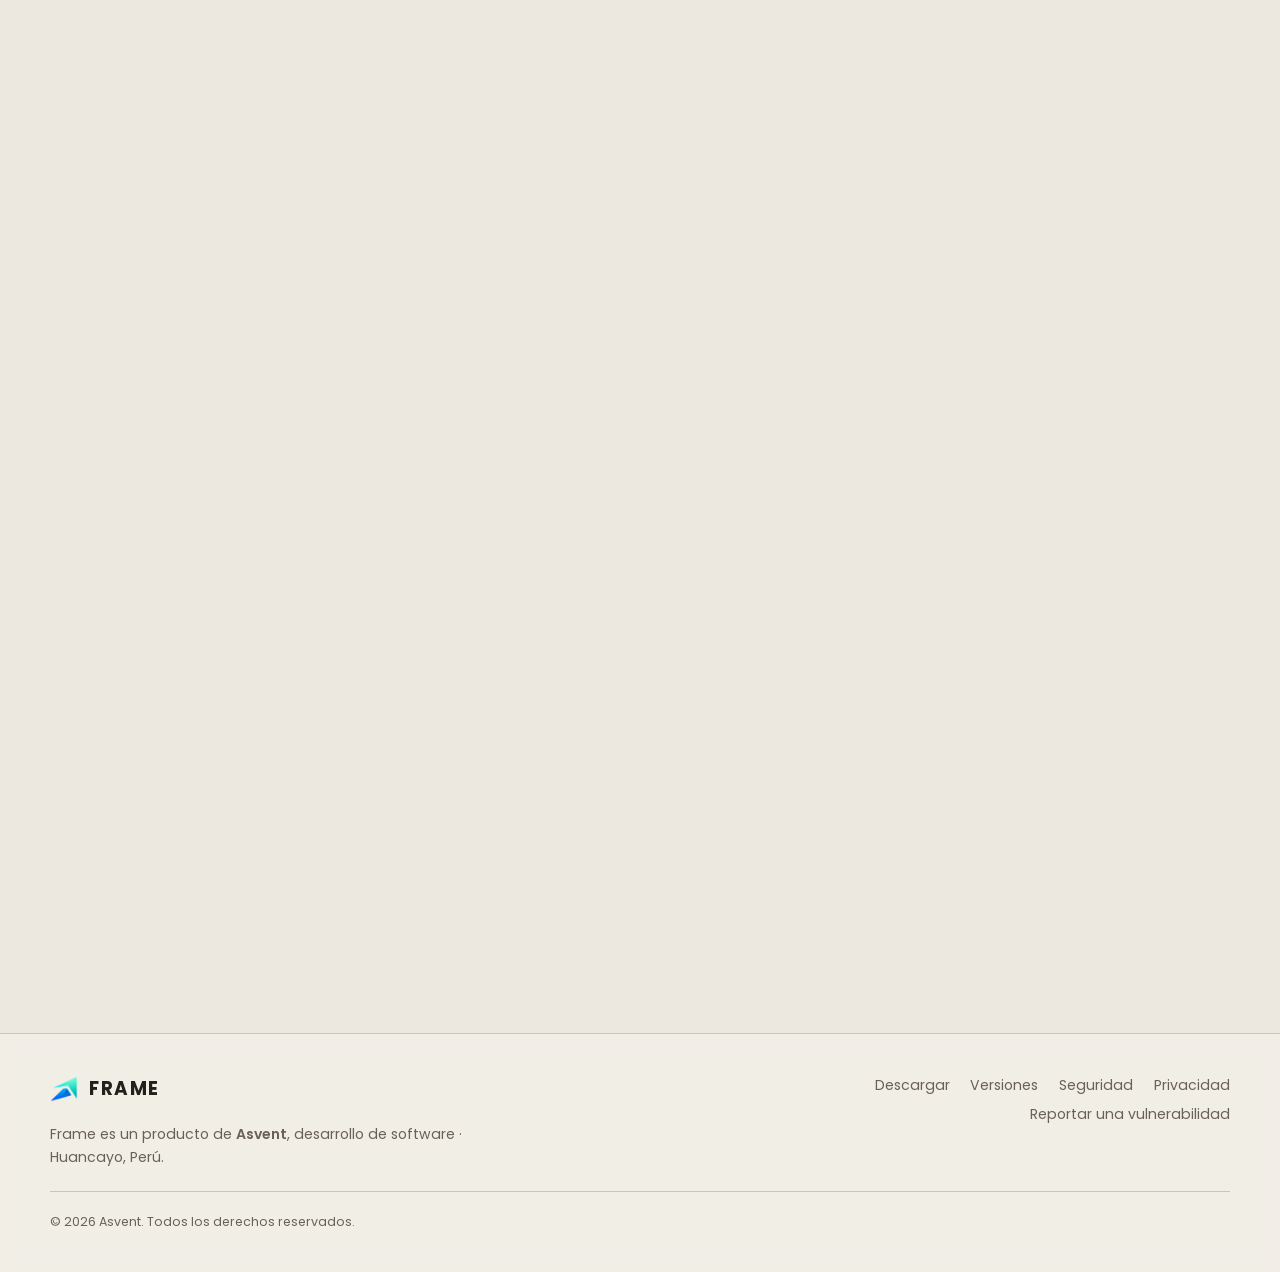
==== commit d14aafb4: "Frame móvil 2.0.2 Co-Authored-By: Claude Opus 5.5 <noreply@anthropic.com>" ====
--- a/index.html
+++ b/index.html
@@ -95,7 +95,7 @@
                 <svg class="win" viewBox="0 0 24 24" aria-hidden="true"><path d="M3 5.5 10.5 4.4v7.1H3V5.5Zm0 13 7.5 1.1v-7.1H3v6Zm8.5 1.2L21 21v-8.5h-9.5v7.2Zm0-15.4v7.2H21V3l-9.5 1.3Z"/></svg>
                 <span class="btn-label">Descargar para Windows<small><span data-version-short>Versión estable</span> · <span data-size>6 MB</span> · Gratis</small></span>
               </a>
-              <a class="btn btn-soft btn-lg" href="https://github.com/GasparRojasDiego/frame-app/releases/download/android-v2.0.1/Frame-Android.apk">
+              <a class="btn btn-soft btn-lg" href="https://github.com/GasparRojasDiego/frame-app/releases/download/android-v2.0.2/Frame-Android.apk">
                 <svg class="win" viewBox="0 0 24 24" aria-hidden="true"><path d="M17.6 9.48l1.84-3.18a.38.38 0 0 0-.66-.38l-1.87 3.23A11.43 11.43 0 0 0 12 8.2c-1.76 0-3.4.39-4.91.95L5.22 5.92a.38.38 0 0 0-.66.38L6.4 9.48A10.78 10.78 0 0 0 1 18h22a10.78 10.78 0 0 0-5.4-8.52zM7 15.25a1.25 1.25 0 1 1 0-2.5 1.25 1.25 0 0 1 0 2.5zm10 0a1.25 1.25 0 1 1 0-2.5 1.25 1.25 0 0 1 0 2.5z"/></svg>
                 <span class="btn-label">Descargar para Android<small>Tablets y teléfonos · 10 MB · Gratis</small></span>
               </a>
